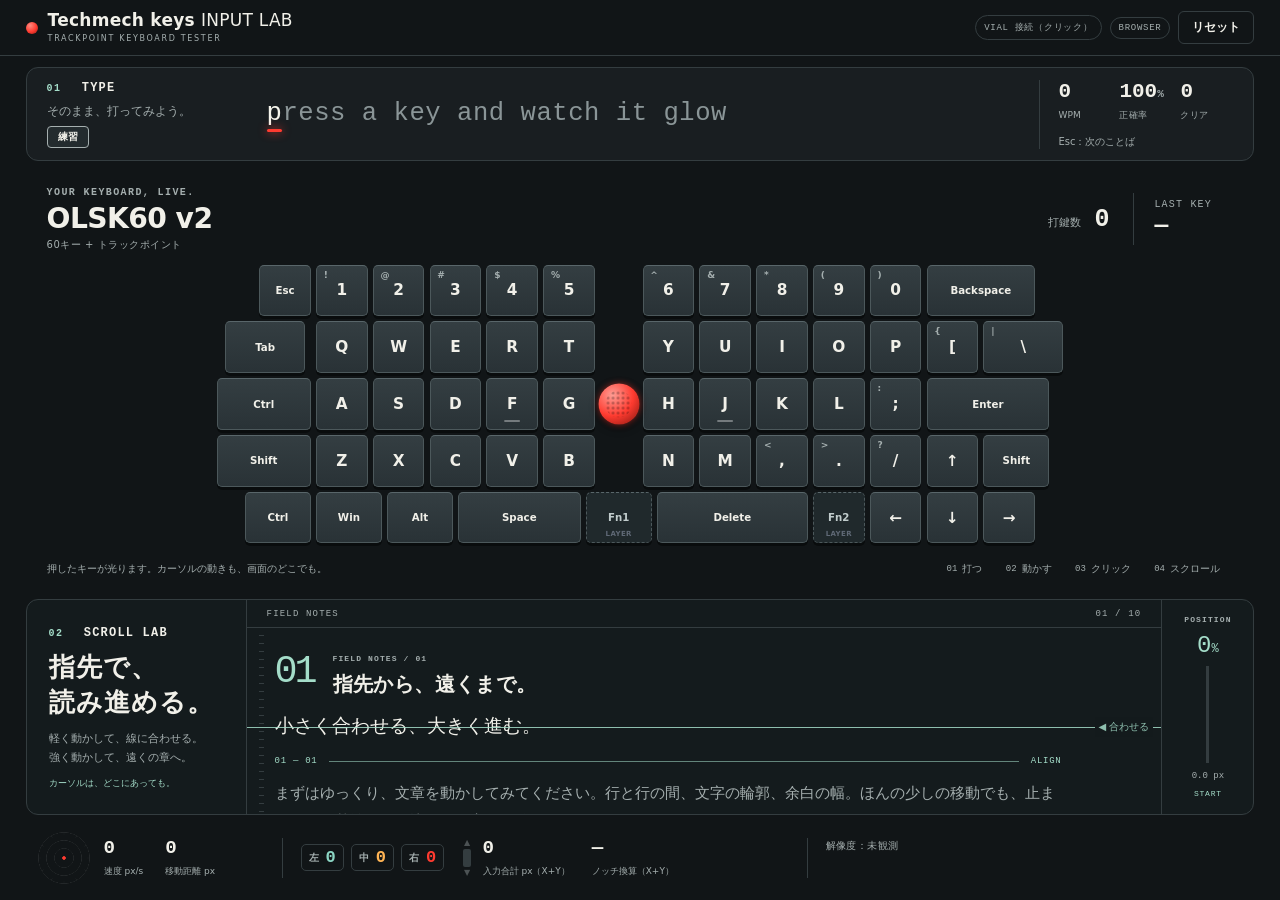
==== ui/index.html @ 41c7ccdc "feat: add keyboard-centered scroll lab" ====
<!DOCTYPE html>
<html lang="ja">
<head>
<meta charset="UTF-8">
<meta name="viewport" content="width=device-width, initial-scale=1.0">
<title>Techmech keys INPUT LAB</title>
<link rel="stylesheet" href="style.css">
<link rel="stylesheet" href="stage.css">
<link rel="stylesheet" href="themes/lcd.css">
</head>
<body>

<canvas id="trailCanvas"></canvas>

<header id="topbar">
  <div class="brand">
    <span class="brand-dot"></span>
    <div class="brand-text">
      <h1>Techmech keys <span>INPUT LAB</span></h1>
      <p>TRACKPOINT KEYBOARD TESTER</p>
    </div>
  </div>
  <div class="topbar-right">
    <span id="vialBadge" class="badge" hidden>VIAL</span>
    <span id="hostBadge" class="badge">BROWSER</span>
    <button id="guideBtn" type="button" hidden>ガイド</button>
    <button id="resetBtn" type="button">リセット</button>
  </div>
</header>

<main id="layout">
  <section class="panel" id="typePanel" aria-labelledby="typingTitle">
    <div class="typing-label">
      <h2 id="typingTitle"><span class="section-index">01</span> TYPE</h2>
      <p class="type-hint" id="practiceHint">そのまま、打ってみよう。</p>
      <div class="tabs" role="tablist" aria-label="タイピング">
        <button id="tabPractice" class="tab active" type="button" role="tab" aria-selected="true">練習</button>
        <button id="tabFree" class="tab" type="button" role="tab" aria-selected="false" hidden>自由入力</button>
      </div>
    </div>
    <div id="practiceView">
      <div id="phraseLine" aria-label="練習することば"></div>
      <div id="practiceStats">
        <div class="stat"><b id="statWpm">0</b><span>WPM</span></div>
        <div class="stat"><b id="statAcc">100<i>%</i></b><span>正確率</span></div>
        <div class="stat"><b id="statClears">0</b><span>クリア</span></div>
        <p class="stat-note">Esc：次のことば</p>
      </div>
      <div id="clearFlash">CLEAR!</div>
    </div>
    <div id="freeView" hidden><div id="freeDisplay"><span id="freeEmpty">好きなことばを、そのまま入力。</span></div></div>
  </section>

  <section class="panel" id="kbPanel" aria-labelledby="keyboardTitle">
    <div class="keyboard-heading">
      <div class="keyboard-identity">
        <span class="eyebrow">YOUR KEYBOARD, LIVE.</span>
        <h2 id="keyboardTitle"><span id="kbBoardName">KEYBOARD</span><span class="kb-device-name" id="kbDeviceName" hidden></span></h2>
        <span class="panel-sub" id="kbProfileLabel"></span>
      </div>
      <div class="tabs layer-tabs" id="layerTabs" hidden aria-label="表示レイヤー"></div>
      <div class="key-readouts">
        <span class="kb-meta-item">打鍵数 <b id="keyCount">0</b></span>
        <div class="last-key-readout"><span>LAST KEY</span><b id="lastKey">—</b><div id="keyOsd" aria-hidden="true"></div></div>
      </div>
    </div>
    <div id="kbWrap"><div id="keyboard"></div></div>
    <div class="keyboard-footer">
      <p class="kb-caption" id="kbCaption">押したキーが光ります。カーソルの動きも、画面のどこでも。</p>
      <section id="missionPanel" aria-label="試せる操作">
        <ol id="missions">
          <li id="m-type"><i>01</i><span>打つ</span><b class="check">✓</b></li>
          <li id="m-move"><i>02</i><span>動かす</span><b class="check">✓</b></li>
          <li id="m-click"><i>03</i><span>クリック</span><b class="check">✓</b></li>
          <li id="m-scroll"><i>04</i><span>スクロール</span><b class="check">✓</b></li>
        </ol>
        <div id="missionDone">ひと通り、体験できました。</div>
      </section>
    </div>
  </section>

  <section class="panel" id="scrollPanel" aria-labelledby="scrollTitle">
    <div class="scroll-intro">
      <h2 id="scrollTitle"><span class="section-index">02</span> SCROLL LAB</h2>
      <h3>指先で、<br>読み進める。</h3>
      <p>軽く動かして、線に合わせる。<br>強く動かして、遠くの章へ。</p>
      <span class="anywhere-note">カーソルは、どこにあっても。</span>
    </div>
    <div class="scroll-paper">
      <div class="scroll-paper-heading"><span>FIELD NOTES</span><span id="scrollChapter">01 / 10</span></div>
      <div id="scrollViewport" aria-label="スクロール体験用の長文"><div id="scrollContent"></div></div>
      <div class="scroll-reference" aria-hidden="true"><span>◀ 合わせる</span></div>
    </div>
    <div class="scroll-position">
      <span class="eyebrow">POSITION</span>
      <b id="scrollPercent">0<span>%</span></b>
      <div class="scroll-progress-track" aria-hidden="true"><div id="scrollProgressFill"></div></div>
      <span id="scrollPositionText">0 px</span><span id="scrollEdge">START</span>
    </div>
  </section>

  <aside id="monitorBar" aria-label="入力モニター">
    <section id="pointerPanel" aria-label="ポインターの動き">
      <canvas id="compass" width="150" height="150" aria-label="カーソルの方向"></canvas>
      <div class="pointer-nums">
        <div class="num"><b id="numSpeed">0</b><span>速度 px/s</span></div>
        <div class="num"><b id="numDist">0</b><span>移動距離 px</span></div>
      </div>
    </section>
    <section id="inputMonitorPanel" aria-label="クリック・スクロール">
      <div id="clickPills">
        <div class="pill" id="pill-L"><span>左</span><b>0</b></div>
        <div class="pill" id="pill-M"><span>中</span><b>0</b></div>
        <div class="pill" id="pill-R"><span>右</span><b>0</b></div>
      </div>
      <div id="scrollViz">
        <div class="scroll-arrow" id="scrollUp">▲</div>
        <div id="scrollBar"><div id="scrollBarFill"></div></div>
        <div class="scroll-arrow" id="scrollDown">▼</div>
        <div class="scroll-nums">
          <div class="num"><b id="numScroll">0</b><span>入力合計 px（X+Y）</span></div>
          <div class="num"><b id="numScrollNotches">—</b><span>ノッチ換算（X+Y）</span></div>
        </div>
      </div>
    </section>
    <div class="monitor-status">
      <div id="scrollResolution" class="scroll-resolution" data-resolution="unknown">解像度：未観測</div>
      <div id="inputFeed" aria-label="直近のクリック・スクロール"></div>
    </div>
  </aside>
</main>

<div id="staffMenu" hidden>
  <div class="staff-box">
    <h3>スタッフ用メニュー</h3>
    <div id="staffVial">
      <h4>VIAL連携</h4>
      <p id="staffVialStatus">未接続</p>
      <div id="vialDeviceControls" hidden>
        <label for="vialDeviceSelect">接続キーボード</label>
        <select id="vialDeviceSelect"></select>
        <div class="vial-device-buttons">
          <button id="vialRescanBtn" type="button">再スキャン</button>
          <button id="vialAddDeviceBtn" type="button" hidden>接続を追加</button>
        </div>
      </div>
      <button id="unlockBtn" type="button" hidden>マトリクス検出を有効化（unlock）</button>
      <div id="unlockWizard" hidden>
        <p id="unlockHint">光っているキーを押し続けてください</p>
        <div id="unlockBar"><i id="unlockBarFill"></i></div>
        <button id="unlockCancelBtn" type="button">中断</button>
      </div>
    </div>
    <div id="staffOptions">
      <h4>表示オプション</h4>
      <label for="defaultBoardSelect">既定ボード</label>
      <select id="defaultBoardSelect"></select>
      <label for="themeSelect">デザイン</label>
      <select id="themeSelect"></select>
      <button id="jpToggleBtn" type="button">日本語入力: オフ</button>
      <div id="windowSizeControls" hidden>
        <label>ウィンドウサイズ</label>
        <div class="window-size-buttons">
          <button type="button" data-window-size="1100x760">コンパクト 1100×760</button>
          <button type="button" data-window-size="1368x912">標準 1368×912</button>
          <button type="button" data-window-size="1760x1100">大 1760×1100</button>
        </div>
      </div>
      <p class="staff-note">自由入力タブ（日本語IME）の表示を切り替えます。設定はこの端末に保存されます</p>
      <button id="autoLayerSimToggleBtn" type="button">オートレイヤー表示シミュレーション: オン</button>
      <label for="autoLayerSimDelaySelect">復帰ディレイ</label>
      <select id="autoLayerSimDelaySelect"></select>
      <p class="staff-note">実機側のオートレイヤー設定と表示が合わない場合は、オフにすると従来表示に戻ります。</p>
    </div>
    <details id="scrollDiagnostics"><summary>スクロールの一時観測</summary>
      <p class="staff-note">wheelと描画位置のみを端末内で観測します。キー入力は記録しません。</p>
      <button id="scrollDebugToggle" type="button">観測を開始</button>
      <button id="scrollDebugClear" type="button">記録を消去</button>
      <pre id="scrollDebugReadout">観測停止中</pre>
    </details>
    <p>テスターを終了しますか？</p>
    <div class="staff-actions">
      <button id="staffExitBtn" type="button">終了する</button>
      <button id="staffCancelBtn" type="button">もどる</button>
    </div>
    <p class="staff-note">キーボードからは Ctrl+Alt+Shift+F12 でも終了できます</p>
    <p class="staff-note" id="appVersion"></p>
  </div>
</div>

<div id="tourMenu" class="tour-modal" hidden>
  <div class="panel tour-modal-box" role="dialog" aria-modal="true" aria-labelledby="tourMenuTitle">
    <div class="panel-head">
      <h2 id="tourMenuTitle">GUIDE <span class="panel-sub">体験ガイド</span></h2>
    </div>
    <div id="tourList" class="tour-list"></div>
    <button id="tourCloseBtn" type="button">閉じる</button>
  </div>
</div>

<div id="tourOverlay" hidden>
  <div class="tour-scrim" data-tour-scrim="top"></div>
  <div class="tour-scrim" data-tour-scrim="bottom"></div>
  <div class="tour-scrim" data-tour-scrim="left"></div>
  <div class="tour-scrim" data-tour-scrim="right"></div>
  <section class="panel tour-card" aria-live="polite">
    <div id="tourDots" class="tour-dots"></div>
    <h2 id="tourStepTitle"></h2>
    <p id="tourStepBody"></p>
    <div class="tour-actions">
      <button id="tourStopBtn" type="button">やめる</button>
      <button id="tourNextBtn" type="button">次へ</button>
    </div>
  </section>
</div>

<div id="attract" class="hidden">
  <div class="attract-inner">
    <span class="eyebrow">READY WHEN YOU ARE.</span>
    <h2>さわって、たしかめる。</h2>
    <p class="attract-sub">キーを打つ。カーソルを動かす。文章をスクロールする。</p>
  </div>
</div>

<textarea id="hiddenInput" autocomplete="off" autocapitalize="off" spellcheck="false" aria-hidden="true"></textarea>

<script src="boards.js"></script>
<script src="layouts/olsk60.js"></script>
<script src="layouts/generic-ansi60.js"></script>
<script src="layouts/generic-fullsize.js"></script>
<script src="layout.js"></script>
<script src="keycodes.js"></script>
<script src="vial.js"></script>
<script src="scroll-input.js"></script>
<script src="scroll-content.js"></script>
<script src="scroll-lab.js"></script>
<script src="app.js"></script>
<script src="tours.js"></script>
<script src="layouts/olsk60.tours.js"></script>
<script src="themes.js"></script>
</body>
</html>
---- ui/style.css ----
/* ==========================================================
   Techmech keys INPUT LAB — kiosk tester UI
   Target: Surface Pro 7 fullscreen (3:2), offline, dark HUD
   ========================================================== */

:root {
  --bg: #07090d;
  --panel: rgba(15, 20, 28, 0.68);
  --panel-solid: #10151d;
  --line: rgba(255, 255, 255, 0.09);
  --txt: #e9eef7;
  --dim: #8b95a8;
  --red: #ff3b30;
  --red-deep: #c22a22;
  --cyan: #3fd9ff;
  --amber: #ffb454;
  --green: #3ddc84;
  --red-soft: #ff6a5b;
  --red-bright: #ff8a80;
  --red-cap: #ff9d94;
  --red-cap-deep: #8e1b14;
  --red-key-border: #ff8a7e;
  --red-cap-shadow: #7e150e;
  --blur-panel: 12px;
  --blur-attract: 10px;
  --blur-osd: 3px;
  --osd-color: #fff;
  --osd-glow: 0 0 34px rgba(255, 59, 48, 0.9), 0 0 8px rgba(255, 255, 255, 0.6);
  --osd-font: var(--mono);
  --osd-plate-bg: rgba(15, 20, 28, 0.84);
  --osd-plate-border: rgba(255, 255, 255, 0.14);
  --osd-plate-shadow: 0 8px 24px rgba(0, 0, 0, 0.38);
  --blur-menu: 8px;
  --radius-panel: 16px;
  --radius-key: calc(var(--u) * 0.12);
  --radius-control: 9px;
  --fx-btn-l: #3fd9ff;
  --fx-btn-m: #ffb454;
  --fx-btn-r: #ff3b30;
  --fx-scroll-rgb: 63, 217, 255;
  --fx-halo-rgb: 255, 80, 66;
  --fx-trail-hue-start: 195;
  --fx-trail-hue-end: 0;
  --fx-trail-fixed-rgb: ;
  --fx-compass-rgb: 255, 255, 255;
  --fx-compass-needle-start-rgb: 255, 59, 48;
  --fx-compass-needle: #ff5a4c;
  --fx-compass-hub: #ff3b30;
  --keycap-bg: linear-gradient(180deg, #242c3b 0%, #1a212e 90%);
  --keycap-border: rgba(255, 255, 255, 0.10);
  --keycap-border-top: rgba(255, 255, 255, 0.18);
  --keycap-shadow: 0 2.5px 0 rgba(0, 0, 0, 0.45);
  --keycap-txt: #d7deeb;
  --keycap-layer-bg: rgba(20, 26, 36, 0.6);
  --keycap-layer-txt: var(--dim);
  --keycap-layer-label: rgba(139, 149, 168, 0.6);
  --txt-faint: rgba(139, 149, 168, 0.55);
  --txt-cursor: #c3ccdc;
  --txt-on-accent: #fff;
  --txt-vial-inherit: rgba(139, 149, 168, 0.55);
  --txt-vial-inherit-sub: rgba(139, 149, 168, 0.35);
  --mission-done-border: rgba(61, 220, 132, 0.5);
  --mission-done-bg: rgba(61, 220, 132, 0.09);
  --mission-flash-rgb: 61, 220, 132;
  --mono: "Cascadia Code", "Cascadia Mono", Consolas, "Courier New", monospace;
  --sans: "Segoe UI Variable Text", "Segoe UI", "Yu Gothic UI", "Hiragino Sans", system-ui, sans-serif;

  --tour-scrim-bg: color-mix(in srgb, var(--bg) 72%, transparent);
  --tour-spot-bg: color-mix(in srgb, var(--txt) 10%, transparent);
  --tour-spot-ring: var(--red-key-border);
  --tour-spot-ring-strong: var(--red-bright);
  --tour-spot-shadow: color-mix(in srgb, var(--red) 58%, transparent);
  --tour-spot-shadow-strong: color-mix(in srgb, var(--red) 88%, transparent);
  --u: 60px; /* key unit, set by JS to fit */
}

* { margin: 0; padding: 0; box-sizing: border-box; }

html, body {
  width: 100%; height: 100%;
  overflow: hidden;
  background: var(--bg);
  color: var(--txt);
  font-family: var(--sans);
  user-select: none;
  -webkit-user-select: none;
  cursor: default;
  overscroll-behavior: none;
  touch-action: none;
}

body {
  background:
    radial-gradient(1200px 700px at 70% -10%, rgba(63, 217, 255, 0.05), transparent 60%),
    radial-gradient(1000px 800px at 10% 110%, rgba(255, 59, 48, 0.06), transparent 60%),
    radial-gradient(rgba(255, 255, 255, 0.045) 1px, transparent 1.5px) 0 0 / 26px 26px,
    var(--bg);
}

/* ---------- pointer trail canvas (HUD overlay above panels) ---------- */
#trailCanvas {
  position: fixed; inset: 0;
  width: 100vw; height: 100vh;
  z-index: 6;
  pointer-events: none;
}

/* ---------- top bar ---------- */
#topbar {
  position: relative; z-index: 2;
  height: 58px;
  display: flex; align-items: center; justify-content: space-between;
  padding: 0 20px;
}

.brand { display: flex; align-items: center; gap: 12px; }

.brand-dot {
  width: 18px; height: 18px; border-radius: 50%;
  background: radial-gradient(circle at 35% 30%, var(--red-bright), var(--red) 55%, var(--red-cap-deep));
  box-shadow: 0 0 14px rgba(255, 59, 48, 0.8), 0 0 40px rgba(255, 59, 48, 0.35);
  animation: dotPulse 2.6s ease-in-out infinite;
}
@keyframes dotPulse {
  0%, 100% { box-shadow: 0 0 12px rgba(255,59,48,.7), 0 0 34px rgba(255,59,48,.3); }
  50%      { box-shadow: 0 0 20px rgba(255,59,48,.95), 0 0 58px rgba(255,59,48,.5); }
}

.brand-text h1 {
  font-size: 21px; font-weight: 800; letter-spacing: 0.06em; line-height: 1.05;
}
.brand-text h1 span { color: var(--red); }
.brand-text p { font-size: 10px; letter-spacing: 0.34em; color: var(--dim); }

.topbar-right { display: flex; align-items: center; gap: 12px; }

.badge {
  font-family: var(--mono);
  font-size: 11px; letter-spacing: 0.14em;
  padding: 5px 12px; border-radius: calc(var(--radius-control) * 111);
  border: 1px solid var(--line); color: var(--dim);
}
.badge.kiosk {
  color: var(--green);
  border-color: rgba(61, 220, 132, 0.45);
  box-shadow: 0 0 12px rgba(61, 220, 132, 0.18) inset;
}

#resetBtn {
  font-family: inherit; font-size: 13px; font-weight: 600;
  color: var(--txt);
  background: transparent;
  border: 1px solid var(--line);
  border-radius: var(--radius-control);
  padding: 8px 18px;
  cursor: pointer;
  transition: border-color .15s, background .15s, transform .05s;
}
#resetBtn:hover { border-color: rgba(255,59,48,.6); background: rgba(255,59,48,.12); }
#resetBtn:active { transform: scale(.96); }

/* ---------- layout ---------- */
#layout {
  position: relative; z-index: 1;
  display: grid;
  grid-template-columns: 1fr 336px;
  gap: 14px;
  padding: 0 20px 16px;
  height: calc(100vh - 58px);
}

#leftCol { display: flex; flex-direction: column; gap: 14px; min-width: 0; }
#rightCol { display: flex; flex-direction: column; align-items: stretch; gap: 14px; min-width: 0; }

/* ---------- panels ---------- */
.panel {
  background: var(--panel);
  backdrop-filter: blur(var(--blur-panel));
  -webkit-backdrop-filter: blur(var(--blur-panel));
  border: 1px solid var(--line);
  border-radius: var(--radius-panel);
  padding: 14px 18px 16px;
  box-shadow: 0 8px 28px rgba(0, 0, 0, 0.35);
  min-height: 0;
}

.panel-head {
  display: flex; align-items: baseline; justify-content: space-between; gap: 10px;
  margin-bottom: 10px;
}
.panel-head h2 {
  font-size: 13px; font-weight: 800; letter-spacing: 0.18em;
  color: var(--txt);
}
.panel-head h2::before {
  content: ""; display: inline-block;
  width: 8px; height: 8px; border-radius: calc(var(--radius-control) - 7px);
  background: var(--red); margin-right: 8px;
  vertical-align: 1px;
}
.panel-sub { font-size: 11px; font-weight: 500; letter-spacing: .05em; color: var(--dim); margin-left: 8px; }
.kb-device-name {
  display: inline-flex; align-items: center;
  max-width: 24em; overflow: hidden; text-overflow: ellipsis; white-space: nowrap;
  margin-left: 8px; padding: 3px 8px;
  border: 1px solid var(--line); border-radius: calc(var(--radius-control) * 111);
  color: var(--cyan); background: color-mix(in srgb, var(--cyan) 12%, transparent);
  font-family: var(--mono); font-size: 10px; font-weight: 600; letter-spacing: .04em;
  vertical-align: 1px;
}
.kb-device-name[hidden] { display: none; }

/* ---------- typing panel ---------- */
#typePanel { flex: 1 1 auto; display: flex; flex-direction: column; position: relative; overflow: hidden; }

.tabs { display: flex; gap: 6px; }
.tab {
  font-family: inherit; font-size: 12px; font-weight: 700;
  color: var(--dim);
  background: transparent;
  border: 1px solid var(--line);
  border-radius: calc(var(--radius-control) * 111);
  padding: 6px 16px;
  cursor: pointer;
  transition: all .15s;
}
.tab.active {
  color: var(--txt-on-accent); border-color: transparent;
  background: linear-gradient(135deg, var(--red), var(--red-soft));
  box-shadow: 0 2px 14px rgba(255, 59, 48, 0.4);
}

.type-hint { font-size: 12.5px; color: var(--dim); margin: 2px 0 10px; }

#practiceView, #freeView { flex: 1; display: flex; flex-direction: column; min-height: 0; }
#practiceView[hidden], #freeView[hidden] { display: none; }

#phraseLine {
  flex: 1;
  display: flex; align-items: center; justify-content: center;
  flex-wrap: wrap;
  align-content: center;
  font-family: var(--mono);
  font-size: clamp(20px, 2.4vw, 30px);
  letter-spacing: 0.02em;
  line-height: 1.9;
  padding: 4px 10px;
  min-height: 0;
}
#phraseLine span { position: relative; color: var(--txt-faint); padding: 0 1px; border-radius: calc(var(--radius-control) - 6px); transition: color .08s; white-space: pre; }
#phraseLine span.ok { color: var(--txt); }
#phraseLine span.ok.was-ng { color: var(--amber); }
#phraseLine span.cur { color: var(--txt-cursor); }
#phraseLine span.cur::after {
  content: ""; position: absolute; left: 0; right: 0; bottom: 2px;
  height: 3px; border-radius: calc(var(--radius-control) - 7px);
  background: var(--red);
  box-shadow: 0 0 10px var(--red);
  animation: caretBlink 1s steps(2) infinite;
}
@keyframes caretBlink { 50% { opacity: 0.15; } }
#phraseLine span.shake { animation: shake .18s; color: var(--red); }
@keyframes shake {
  25% { transform: translateX(-3px); }
  75% { transform: translateX(3px); }
}

#practiceStats {
  display: flex; align-items: flex-end; gap: 26px;
  padding-top: 8px;
  border-top: 1px solid var(--line);
}
.stat b, .num b {
  display: block;
  font-family: var(--mono);
  font-size: 26px; font-weight: 700; line-height: 1.1;
  color: var(--txt);
  font-variant-numeric: tabular-nums;
}
.stat b i, .num b i { font-style: normal; font-size: 15px; color: var(--dim); }
.stat span, .num span {
  font-size: 10.5px; letter-spacing: 0.12em; color: var(--dim);
}
.stat-note { margin-left: auto; font-size: 11px; color: var(--dim); align-self: center; }

#clearFlash {
  position: absolute; inset: 0;
  display: flex; align-items: center; justify-content: center;
  font-family: var(--mono); font-size: 54px; font-weight: 800; letter-spacing: .1em;
  color: var(--green);
  text-shadow: 0 0 30px rgba(61, 220, 132, 0.7);
  background: rgba(7, 9, 13, 0.55);
  opacity: 0; pointer-events: none;
  transition: opacity .18s;
}
#clearFlash.show { opacity: 1; }

/* free typing */
#freeDisplay {
  flex: 1;
  font-family: var(--mono);
  font-size: 22px; line-height: 1.75;
  white-space: pre-wrap; word-break: break-all;
  overflow-y: auto;
  padding: 10px 12px;
  border: 1px solid var(--line);
  border-radius: calc(var(--radius-control) + 3px);
  background: rgba(0, 0, 0, 0.25);
  min-height: 0;
}
#freeDisplay .comp {
  color: var(--amber);
  border-bottom: 2px dotted var(--amber);
}
#freeDisplay .caret {
  display: inline-block; width: 3px; height: 1.15em;
  background: var(--red); border-radius: calc(var(--radius-control) - 7px);
  vertical-align: -0.18em;
  box-shadow: 0 0 8px var(--red);
  animation: caretBlink 1s steps(2) infinite;
}
#freeEmpty { color: var(--dim); font-family: var(--sans); font-size: 15px; }

#hiddenInput {
  position: fixed; top: -200px; left: -200px;
  width: 100px; height: 40px;
  opacity: 0.01;
}

/* ---------- keyboard panel ---------- */
#kbPanel { flex: 0 0 auto; }

.kb-meta { display: flex; gap: 18px; font-size: 12px; color: var(--dim); }
.kb-meta-item b {
  font-family: var(--mono); font-size: 15px; color: var(--txt);
  margin-left: 6px; font-variant-numeric: tabular-nums;
}
#lastKey { color: var(--cyan) !important; }

#kbWrap { position: relative; display: flex; justify-content: center; }

#keyboard {
  position: relative;
  width: calc(var(--u) * 15);
  height: calc(var(--u) * 5);
}

.key {
  position: absolute;
  padding: 2.5px;
}
.keycap {
  width: 100%; height: 100%;
  border-radius: var(--radius-key);
  background: var(--keycap-bg);
  border: 1px solid var(--keycap-border);
  border-top-color: var(--keycap-border-top);
  box-shadow: var(--keycap-shadow);
  display: flex; align-items: center; justify-content: center;
  position: relative;
  font-weight: 600;
  color: var(--keycap-txt);
  font-size: calc(var(--u) * 0.28);
  transition: background .25s, box-shadow .25s, color .2s;
  overflow: hidden;
}
.key.small .keycap { font-size: calc(var(--u) * 0.2); letter-spacing: 0.02em; }
.key .sub {
  position: absolute; top: calc(var(--u) * 0.07); left: calc(var(--u) * 0.12);
  font-size: calc(var(--u) * 0.17);
  color: var(--dim);
}
.key.homing .keycap::after {
  content: ""; position: absolute; bottom: calc(var(--u) * 0.12); left: 50%;
  width: calc(var(--u) * 0.28); height: 2px; border-radius: calc(var(--radius-control) - 7px);
  transform: translateX(-50%);
  background: rgba(255, 255, 255, 0.35);
}

/* heat: warms up with press count (set via --heat 0..1 by JS) */
.keycap::before {
  content: ""; position: absolute; inset: 0;
  background: linear-gradient(180deg, rgba(255, 90, 70, 0.5), rgba(200, 40, 30, 0.35));
  opacity: var(--heat, 0);
  transition: opacity .4s;
}
.keycap > * { position: relative; }

.key.down .keycap {
  background: linear-gradient(180deg, var(--red-soft), var(--red-deep));
  border-color: var(--red-key-border);
  color: var(--txt-on-accent);
  box-shadow: 0 0 4px rgba(0,0,0,.4), 0 0 22px rgba(255, 59, 48, 0.75);
  transform: translateY(2px);
}
.key.down .sub { color: rgba(255,255,255,.8); }

.key.layer .keycap {
  background: var(--keycap-layer-bg);
  border-style: dashed;
  color: var(--keycap-layer-txt);
}
.key.layer .keycap::after {
  content: "LAYER";
  position: absolute; bottom: calc(var(--u) * 0.08); left: 0; right: 0;
  font-size: 7.5px; letter-spacing: .18em; text-align: center;
  color: var(--keycap-layer-label);
}

body.kiosk .key.win .keycap .lock { display: block; }
.key.win .keycap .lock {
  display: none;
  position: absolute; top: calc(var(--u) * 0.06); right: calc(var(--u) * 0.09);
  font-size: calc(var(--u) * 0.15);
  opacity: .75;
}

/* trackpoint */
#trackpoint {
  position: absolute;
  width: calc(var(--u) * 0.72); height: calc(var(--u) * 0.72);
  transform: translate(-50%, -50%);
  z-index: 3;
  pointer-events: none;
}
.pointing { position: absolute; transform: translate(-50%, -50%); z-index: 3; pointer-events: none; }
.pointing.pad {
  border-radius: var(--radius-key);
  background: linear-gradient(180deg, #303b4e, #1a212e);
  border: 1px solid rgba(255, 255, 255, 0.18);
}
#trackpoint > img {
  display: block; width: 100%; height: 100%; object-fit: contain;
}
#tpRing {
  position: absolute; inset: calc(var(--u) * -0.22);
  border: 2px solid var(--cyan);
  border-radius: 50%;
  opacity: 0;
}
#tpRing.pulse { animation: tpRing .5s ease-out; }
@keyframes tpRing {
  0% { opacity: .9; transform: scale(.55); }
  100% { opacity: 0; transform: scale(1.25); }
}
#tpCap {
  position: absolute; inset: 0;
  border-radius: 50%;
  background: radial-gradient(circle at 34% 28%, var(--red-cap), var(--red) 52%, var(--red-cap-shadow) 100%);
  box-shadow: 0 0 calc(6px + var(--tp-glow, 0) * 26px) rgba(255, 59, 48, calc(0.55 + var(--tp-glow, 0) * 0.45)),
              0 3px 8px rgba(0, 0, 0, 0.6);
  animation: dotPulse 3s ease-in-out infinite;
}
#tpCap::after { /* dimple texture */
  content: ""; position: absolute; inset: 18%;
  border-radius: 50%;
  background: radial-gradient(rgba(0,0,0,.28) 1px, transparent 1.6px) 0 0 / 5px 5px;
}

#keyOsd {
  position: absolute;
  left: 50%; top: 38%;
  transform: translate(-50%, -50%);
  padding: 8px 20px;
  font-family: var(--osd-font);
  font-size: 84px; font-weight: 800;
  color: var(--osd-color);
  background: var(--osd-plate-bg);
  border: 1px solid var(--osd-plate-border);
  border-radius: var(--radius-control);
  box-shadow: var(--osd-plate-shadow);
  text-shadow: var(--osd-glow);
  opacity: 0;
  pointer-events: none;
  z-index: 4;
  white-space: nowrap;
}
#keyOsd.pop { animation: osdPop .55s ease-out; }
@keyframes osdPop {
  0% { opacity: 0; transform: translate(-50%, -50%) scale(.5); }
  18% { opacity: .95; transform: translate(-50%, -50%) scale(1.12); }
  100% { opacity: 0; transform: translate(-50%, -46%) scale(1); }
}

.kb-caption {
  margin-top: 9px;
  font-size: 11px; color: var(--dim);
  text-align: center;
}

/* ---------- missions ---------- */
#missionPanel { position: relative; overflow: hidden; }
#missions { list-style: none; display: flex; flex-direction: column; gap: 8px; }
#missions li {
  display: flex; align-items: center; gap: 10px;
  font-size: 13.5px; font-weight: 600;
  color: var(--dim);
  border: 1px solid var(--line);
  border-radius: calc(var(--radius-control) + 1px);
  padding: 8px 12px;
  transition: all .25s;
}
#missions li i {
  font-style: normal; font-family: var(--mono);
  color: var(--dim); font-size: 14px;
}
#missions li .check {
  margin-left: auto;
  font-size: 15px; color: transparent;
  transition: color .2s, transform .2s;
  transform: scale(.4);
}
#missions li.done {
  color: var(--txt);
  border-color: var(--mission-done-border);
  background: var(--mission-done-bg);
}
#missions li.done i { color: var(--green); }
#missions li.done .check { color: var(--green); transform: scale(1); }
#missions li.flash { animation: missionFlash .5s; }
@keyframes missionFlash {
  0% { box-shadow: 0 0 0 0 rgba(var(--mission-flash-rgb), 0.7); }
  100% { box-shadow: 0 0 0 14px rgba(var(--mission-flash-rgb), 0); }
}

#missionDone {
  position: absolute; inset: 0;
  display: flex; align-items: center; justify-content: center;
  font-size: 17px; font-weight: 800; letter-spacing: .04em;
  color: var(--green);
  background: rgba(7, 9, 13, 0.72);
  backdrop-filter: blur(var(--blur-osd));
  opacity: 0; pointer-events: none;
  transition: opacity .3s;
}
#missionDone.show { opacity: 1; }

/* ---------- pointer panel ---------- */
.pointer-grid { display: flex; align-items: center; gap: 16px; }
#compass { flex: 0 0 auto; }
.pointer-nums, .scroll-nums { display: flex; flex-direction: column; gap: 14px; min-width: 0; }

/* ---------- input monitor panel ---------- */
#inputMonitorPanel { flex: 1 1 0; display: flex; flex-direction: column; overflow: hidden; }
.input-monitor-summary { display: grid; grid-template-columns: minmax(0, 1fr) minmax(0, 1fr); gap: 12px; }
#clickPills { display: flex; gap: 10px; align-items: center; }
.pill {
  flex: 1;
  display: flex; flex-direction: column; align-items: center; gap: 2px;
  border: 1px solid var(--line);
  border-radius: calc(var(--radius-control) + 3px);
  padding: 10px 6px 8px;
  transition: all .12s;
}
.pill span { font-size: 12px; color: var(--dim); font-weight: 700; }
.pill b {
  font-family: var(--mono); font-size: 22px;
  font-variant-numeric: tabular-nums;
}
.pill.active { transform: scale(1.06); border-color: transparent; }
#pill-L.active { background: rgba(63, 217, 255, 0.2); box-shadow: 0 0 18px rgba(63,217,255,.45); }
#pill-M.active { background: rgba(255, 180, 84, 0.2); box-shadow: 0 0 18px rgba(255,180,84,.45); }
#pill-R.active { background: rgba(255, 59, 48, 0.22); box-shadow: 0 0 18px rgba(255,59,48,.5); }
#pill-L b { color: var(--cyan); } #pill-M b { color: var(--amber); } #pill-R b { color: var(--red); }

#scrollViz {
  display: grid;
  grid-template-columns: 30px 1fr;
  grid-template-rows: auto auto auto;
  column-gap: 16px;
  align-items: center;
}
.scroll-arrow {
  text-align: center;
  font-size: 15px; color: var(--dim);
  opacity: .4;
  transition: all .1s;
}
.scroll-arrow.hot { color: var(--cyan); opacity: 1; text-shadow: 0 0 12px var(--cyan); transform: scale(1.3); }
#scrollBar {
  width: 30px; height: 44px;
  border: 1px solid var(--line);
  border-radius: calc(var(--radius-control) - 1px);
  overflow: hidden;
  position: relative;
  justify-self: center;
}
#scrollBarFill {
  position: absolute; inset: 0;
  background: repeating-linear-gradient(180deg, transparent 0 6px, rgba(63, 217, 255, 0.55) 6px 12px);
  background-size: 100% 24px;
  opacity: 0;
  transition: opacity .25s;
}
#scrollBarFill.up { animation: flowUp .35s linear infinite; opacity: 1; }
#scrollBarFill.down { animation: flowDown .35s linear infinite; opacity: 1; }
@keyframes flowUp { to { background-position-y: -24px; } }
@keyframes flowDown { to { background-position-y: 24px; } }
.scroll-nums { grid-column: 2; grid-row: 1 / span 3; }
.scroll-resolution {
  width: fit-content;
  border: 1px solid var(--line);
  border-radius: var(--radius-control);
  padding: 3px 7px;
  color: var(--dim);
  font: 700 10px/1.2 var(--mono);
  letter-spacing: .04em;
}
.scroll-resolution[data-resolution="high"] {
  border-color: var(--cyan);
  color: var(--cyan);
  box-shadow: 0 0 10px rgba(63, 217, 255, .2);
}

#inputFeed {
  flex: 1 1 0;
  min-height: 0;
  overflow: hidden;
  display: flex;
  flex-direction: column;
  gap: 5px;
  margin-top: 12px;
}
.input-feed-item {
  display: flex;
  align-items: center;
  justify-content: space-between;
  gap: 10px;
  min-width: 0;
  padding: 6px 9px;
  border: 1px solid var(--line);
  border-radius: calc(var(--radius-control) - 1px);
  background: rgba(255, 255, 255, 0.025);
  font-size: 12px;
  font-weight: 700;
}
.input-feed-item b { font-family: var(--mono); font-variant-numeric: tabular-nums; }
.input-feed-item.click-L { color: var(--cyan); }
.input-feed-item.click-M { color: var(--amber); }
.input-feed-item.click-R { color: var(--red); }
.input-feed-item.scroll-up, .input-feed-item.scroll-down { color: var(--cyan); }

@media (max-width: 1100px) {
  #layout {
    grid-template-columns: minmax(0, 1fr);
    height: auto;
    min-height: calc(100vh - 58px);
  }
  #rightCol {
    display: grid;
    grid-template-columns: repeat(2, minmax(0, 1fr));
    align-items: stretch;
  }
  #inputMonitorPanel { min-height: 260px; }
}

@media (min-width: 1800px) {
  #layout { grid-template-columns: minmax(0, 1fr) 400px; }
}

/* ---------- staff exit menu (logo x5 taps) ---------- */
#staffMenu {
  position: fixed; inset: 0;
  z-index: 20;
  display: flex; align-items: center; justify-content: center;
  background: rgba(5, 7, 10, 0.8);
  backdrop-filter: blur(var(--blur-menu));
  -webkit-backdrop-filter: blur(var(--blur-menu));
}
#staffMenu[hidden] { display: none; }
.staff-box {
  background: var(--panel-solid);
  border: 1px solid var(--line);
  border-radius: var(--radius-panel);
  padding: 28px 36px;
  text-align: center;
  box-shadow: 0 20px 60px rgba(0, 0, 0, 0.6);
}
.staff-box h3 { font-size: 15px; letter-spacing: .12em; color: var(--dim); margin-bottom: 10px; }
.staff-box p { font-size: 17px; font-weight: 700; }
.staff-actions { display: flex; gap: 12px; justify-content: center; margin: 22px 0 14px; }
.staff-actions button {
  font-family: inherit; font-size: 15px; font-weight: 700;
  border-radius: calc(var(--radius-control) + 1px); padding: 12px 30px; cursor: pointer;
  border: 1px solid var(--line);
  background: transparent; color: var(--txt);
}
#staffExitBtn {
  background: linear-gradient(135deg, var(--red), var(--red-soft));
  border-color: transparent; color: var(--txt-on-accent);
  box-shadow: 0 2px 16px rgba(255, 59, 48, 0.45);
}
.staff-note { font-size: 11.5px !important; font-weight: 500 !important; color: var(--dim); }

/* ---------- attract overlay ---------- */
#attract {
  position: fixed; inset: 0;
  z-index: 10;
  display: flex; align-items: center; justify-content: center;
  background: rgba(5, 7, 10, 0.82);
  backdrop-filter: blur(var(--blur-attract));
  -webkit-backdrop-filter: blur(var(--blur-attract));
  opacity: 1;
  transition: opacity .45s;
}
#attract.hidden { opacity: 0; pointer-events: none; }

.attract-inner { text-align: center; }
.attract-dot {
  position: relative;
  width: 64px; height: 64px;
  margin: 0 auto 34px;
}
.attract-dot span {
  position: absolute; inset: 0;
  border-radius: 50%;
  background: radial-gradient(circle at 34% 28%, var(--red-cap), var(--red) 52%, var(--red-cap-shadow) 100%);
  box-shadow: 0 0 30px rgba(255, 59, 48, 0.8);
  animation: dotPulse 2s ease-in-out infinite;
}
.attract-dot::before, .attract-dot::after {
  content: ""; position: absolute; inset: 0;
  border: 2px solid rgba(255, 59, 48, 0.55);
  border-radius: 50%;
  animation: ring 2.4s ease-out infinite;
}
.attract-dot::after { animation-delay: 1.2s; }
@keyframes ring {
  0% { transform: scale(1); opacity: .9; }
  100% { transform: scale(2.6); opacity: 0; }
}
#attract h2 {
  font-size: 52px; font-weight: 800; letter-spacing: .06em;
}
#attract h2 em { font-style: normal; color: var(--red); }
.attract-lead { margin-top: 14px; font-size: 21px; font-weight: 700; letter-spacing: .3em; }
.attract-sub {
  margin-top: 18px;
  font-size: 14px; color: var(--dim);
  animation: subBlink 2.2s ease-in-out infinite;
}
@keyframes subBlink { 50% { opacity: .45; } }

/* ---------- Vial integration ---------- */
#vialBadge.vial-live {
  color: var(--cyan);
  border-color: rgba(63, 217, 255, 0.45);
  box-shadow: 0 0 12px rgba(63, 217, 255, 0.18) inset;
}
#vialBadge.vial-locked {
  color: #ffb454;
  border-color: rgba(255, 180, 84, 0.45);
  box-shadow: 0 0 12px rgba(255, 180, 84, 0.15) inset;
}
#vialBadge.vial-click { cursor: pointer; }

.layer-tabs { flex: 1; justify-content: flex-end; }
.layer-tabs[hidden] { display: none; } /* .tabs display:flex would win over [hidden] */
.layer-tabs .tab { padding: 4px 12px; font-family: var(--mono); font-size: 11px; }

/* live-keymap legends */
.key.vial-inherit .keycap { color: var(--txt-vial-inherit); }
.key.vial-inherit .sub { color: var(--txt-vial-inherit-sub); }
.key.vial-none .keycap {
  background: rgba(14, 18, 26, 0.55);
  border-color: rgba(255, 255, 255, 0.05);
}

/* unlock wizard */
.key.unlock-target .keycap {
  border-color: var(--cyan);
  box-shadow: 0 0 18px rgba(63, 217, 255, 0.7);
  animation: unlockPulse 0.9s ease-in-out infinite;
}
@keyframes unlockPulse {
  50% { box-shadow: 0 0 5px rgba(63, 217, 255, 0.3); }
}

#staffVial, #staffOptions {
  margin: 4px 0 18px;
  padding: 12px 14px;
  border: 1px solid var(--line);
  border-radius: calc(var(--radius-control) + 3px);
  text-align: left;
}
#staffVial h4, #staffOptions h4 { font-size: 11px; letter-spacing: .16em; color: var(--dim); margin-bottom: 6px; }
#staffVial p, #staffOptions p { font-size: 13px !important; font-weight: 600 !important; }
#jpToggleBtn, #windowSizeControls button {
  font-family: inherit; font-size: 13px; font-weight: 700;
  margin-top: 6px; padding: 8px 16px;
  border-radius: var(--radius-control); cursor: pointer;
  border: 1px solid var(--line);
  background: transparent; color: var(--txt);
}
#defaultBoardSelect, #themeSelect, #vialDeviceSelect {
  display: block; width: 100%;
  font-family: inherit; font-size: 13px; font-weight: 700;
  margin-top: 6px; padding: 8px;
  border-radius: var(--radius-control); border: 1px solid var(--line);
  background: var(--panel-solid); color: var(--txt);
}
#staffOptions label, #staffVial label { display: block; font-size: 13px; font-weight: 700; }
.vial-device-buttons { display: flex; flex-wrap: wrap; gap: 6px; margin-top: 6px; }
#vialRescanBtn, #vialAddDeviceBtn {
  font-family: inherit; font-size: 12px; font-weight: 700;
  padding: 7px 10px; border-radius: var(--radius-control); cursor: pointer;
  border: 1px solid var(--line); background: transparent; color: var(--txt);
}
#windowSizeControls { margin-top: 10px; }
.window-size-buttons { display: flex; flex-wrap: wrap; gap: 6px; margin-top: 6px; }
#windowSizeControls button { margin-top: 0; padding: 7px 10px; font-size: 12px; }
#unlockBtn, #unlockCancelBtn {
  font-family: inherit; font-size: 13px; font-weight: 700;
  margin-top: 10px; padding: 8px 16px;
  border-radius: var(--radius-control); cursor: pointer;
  border: 1px solid rgba(63, 217, 255, 0.5);
  background: rgba(63, 217, 255, 0.1); color: var(--cyan);
}
#unlockCancelBtn { border-color: var(--line); background: transparent; color: var(--dim); }
#unlockWizard { margin-top: 10px; }
#unlockHint { color: var(--cyan) !important; }
#unlockBar {
  margin-top: 10px; height: 8px; border-radius: calc(var(--radius-control) * 111);
  background: rgba(255, 255, 255, 0.08);
  overflow: hidden;
}
#unlockBarFill {
  display: block; height: 100%; width: 0;
  border-radius: calc(var(--radius-control) * 111);
  background: linear-gradient(90deg, var(--cyan), #7ae7ff);
  transition: width .15s linear;
}

/* ---------- guide tours ---------- */

#guideBtn,
#tourCloseBtn,
#tourStopBtn,
#tourNextBtn {
  font-family: inherit; font-size: 13px; font-weight: 700;
  color: var(--txt);
  background: transparent;
  border: 1px solid var(--line);
  border-radius: var(--radius-control);
  padding: 8px 18px;
  cursor: pointer;
  transition: border-color .15s, background .15s, transform .05s;
}
#guideBtn:hover,
#tourCloseBtn:hover,
#tourStopBtn:hover { border-color: var(--red); background: color-mix(in srgb, var(--red) 14%, transparent); }
#guideBtn:active,
#tourCloseBtn:active,
#tourStopBtn:active,
#tourNextBtn:active { transform: scale(.96); }
#tourNextBtn {
  color: var(--txt-on-accent);
  border-color: transparent;
  background: linear-gradient(135deg, var(--red), var(--red-soft));
  box-shadow: 0 2px 14px color-mix(in srgb, var(--red) 42%, transparent);
}

.tour-modal {
  position: fixed; inset: 0; z-index: 30;
  display: grid; place-items: center;
  background: var(--tour-scrim-bg);
  backdrop-filter: blur(var(--blur-menu));
  -webkit-backdrop-filter: blur(var(--blur-menu));
}
.tour-modal[hidden] { display: none; }
.tour-modal-box { width: min(560px, calc(100vw - 48px)); }
.tour-list { display: grid; gap: 10px; margin: 10px 0 14px; }
.tour-menu-item {
  width: 100%; text-align: left;
  display: grid; gap: 4px;
  padding: 14px 16px;
  font-family: inherit;
  color: var(--txt);
  background: var(--keycap-layer-bg);
  border: 1px solid var(--line);
  border-radius: var(--radius-control);
  cursor: pointer;
}
.tour-menu-item:hover { border-color: var(--red); background: color-mix(in srgb, var(--red) 12%, var(--keycap-layer-bg)); }
.tour-menu-item b { font-size: 15px; letter-spacing: .03em; }
.tour-menu-item span { font-size: 12.5px; color: var(--dim); }

#tourOverlay {
  position: fixed; inset: 0; z-index: 25;
  pointer-events: none;
}
#tourOverlay[hidden] { display: none; }
.tour-scrim {
  position: absolute;
  background: var(--tour-scrim-bg);
  backdrop-filter: blur(var(--blur-osd));
  -webkit-backdrop-filter: blur(var(--blur-osd));
}
.tour-scrim[hidden] { display: none; }
.key.tour-target {
  position: absolute;
  z-index: 28;
  filter: brightness(1.55);
}
.key.tour-target .keycap {
  background: var(--tour-spot-bg), var(--keycap-bg);
  border-color: var(--tour-spot-ring);
  box-shadow:
    0 0 0 3px var(--tour-spot-ring),
    0 0 24px var(--tour-spot-shadow),
    var(--keycap-shadow);
  animation: tourPulse 1s ease-in-out infinite;
}
@keyframes tourPulse {
  0%, 100% { box-shadow: 0 0 0 3px var(--tour-spot-ring), 0 0 20px var(--tour-spot-shadow), var(--keycap-shadow); }
  50% { box-shadow: 0 0 0 6px var(--tour-spot-ring-strong), 0 0 36px var(--tour-spot-shadow-strong), var(--keycap-shadow); }
}
.tour-card {
  position: fixed;
  left: 50%; bottom: 26px;
  transform: translateX(-50%);
  z-index: 29;
  width: min(680px, calc(100vw - 44px));
  pointer-events: auto;
  text-align: center;
}
.tour-card.top {
  top: 74px;
  bottom: auto;
}
.tour-card h2 { font-size: 20px; margin: 6px 0 8px; letter-spacing: .02em; }
.tour-card p { color: var(--txt); font-size: 15px; line-height: 1.7; }
.tour-key-hint {
  display: inline-block;
  margin: 8px 0 0;
  padding: 3px 8px;
  border: 1px solid var(--line);
  border-radius: var(--radius-control);
  background: color-mix(in srgb, var(--panel) 82%, transparent);
  color: var(--dim);
  font-size: 11.5px;
  font-weight: 500;
  line-height: 1.5;
}
.tour-dots { display: flex; justify-content: center; gap: 7px; }
.tour-dots i {
  width: 8px; height: 8px; border-radius: calc(var(--radius-control) * 111);
  background: var(--line);
}
.tour-dots i.active { background: var(--red); box-shadow: 0 0 12px var(--red); }
.tour-actions { display: flex; justify-content: center; gap: 12px; margin-top: 14px; }
---- ui/stage.css ----
/* Exhibition stage: one keyboard, two simultaneous experiences.
   Deliberately isolated from the original skin so the design can be revisited. */
:root {
  --bg: #111517;
  --panel: #191e21;
  --panel-solid: #1d2427;
  --txt: #f1f0e9;
  --dim: #a5afaf;
  --line: #343d40;
  --cyan: #8bd5c3;
  --scroll-ink: #a4ddc9;
  --scroll-paper: #141b1d;
  --stage-soft: #232b2e;
  --radius-panel: 12px;
  --blur-panel: 0;
  --keycap-bg: linear-gradient(180deg, #343e42, #293236);
  --keycap-txt: #f1f0e9;
  --keycap-border: #4c585b;
  --keycap-border-top: #59666a;
  --keycap-shadow: 0 3px 0 #090c0d;
  --keycap-layer-bg: #20292c;
  --keycap-layer-txt: #c1cccc;
  --txt-faint: #8a9597;
  --txt-cursor: #f5f5ec;
  --fx-scroll-rgb: 164, 221, 201;
  --space: clamp(10px, 1.2vh, 18px);
  --page-gutter: clamp(16px, 2vw, 48px);
}
body { background: var(--bg); }
#topbar { height: 56px; padding: 0 var(--page-gutter); border-bottom: 1px solid var(--line); }
.brand { gap: 10px; }
.brand-dot { width: 12px; height: 12px; animation: none; box-shadow: none; }
.brand-text h1 { font-size: 17px; letter-spacing: .015em; }
.brand-text h1 span { color: var(--txt); font-weight: 400; }
.brand-text p { font-size: 8px; letter-spacing: .21em; margin-top: 4px; }
.badge { padding: 5px 8px; font-size: 9px; letter-spacing: .08em; }
.topbar-right { gap: 8px; }
#resetBtn, #guideBtn { padding: 7px 13px; font-size: 12px; border-radius: 6px; }
#layout {
  height: calc(100vh - 56px); height: calc(100dvh - 56px); min-height: 0;
  padding: var(--space) var(--page-gutter) var(--space);
  grid-template-columns: minmax(0, 1fr);
  grid-template-rows: clamp(88px, 10.5vh, 166px) minmax(0, 1fr) clamp(190px, 24vh, 440px) clamp(60px, 7vh, 112px);
  gap: var(--space);
}
#layout > * { min-width: 0; min-height: 0; }
.panel { box-shadow: none; backdrop-filter: none; -webkit-backdrop-filter: none; }
.eyebrow, .section-index, .chapter-kicker { font: 600 10px/1.3 var(--mono); letter-spacing: .14em; color: var(--dim); }
.section-index { margin-right: 12px; color: var(--scroll-ink); }
#typingTitle, #scrollTitle { font: 700 12px/1.4 var(--mono); letter-spacing: .10em; }
#typePanel { display: grid; grid-template-columns: 200px minmax(0, 1fr); gap: 20px; padding: 10px 20px; background: var(--panel); }
.typing-label { display: flex; flex-direction: column; justify-content: center; gap: 6px; }
.typing-label .type-hint { margin: 0; font-size: 12px; }
.typing-label .tabs { gap: 4px; }
.tab { padding: 3px 10px; font-size: 10px; border-radius: 4px; }
.tab.active { background: var(--stage-soft); color: var(--txt); border-color: var(--dim); box-shadow: none; }
#practiceView { display: grid; grid-template-columns: minmax(0, 1fr) 194px; align-items: center; gap: 16px; }
#phraseLine { font-size: clamp(20px, 2vw, 34px); line-height: 1.55; padding: 0; justify-content: flex-start; align-content: center; }
#phraseLine span { padding: 0; }
#practiceStats { display: grid; grid-template-columns: repeat(3, 1fr); gap: 8px; border: 0; border-left: 1px solid var(--line); padding: 0 0 0 18px; }
.stat b { font-size: 21px; }
.stat b i { font-size: 11px; }
.stat span { font-size: 9px; letter-spacing: .02em; }
.stat-note { grid-column: 1 / -1; margin: 0; font-size: 10px; padding-top: 5px; }
#clearFlash { left: 220px; font-size: 36px; }
#freeView { min-width: 0; }
#freeDisplay { font-size: clamp(18px, 1.9vw, 30px); line-height: 1.5; padding: 4px 10px; border: 0; background: transparent; overscroll-behavior: none; }
#kbPanel { padding: 14px 20px 10px; display: grid; grid-template-rows: auto minmax(0, 1fr) auto; gap: 8px; background: transparent; border-color: transparent; }
.keyboard-heading { display: flex; align-items: center; gap: 14px; min-width: 0; }
.keyboard-identity { min-width: 0; }
.keyboard-identity .eyebrow { display: block; line-height: 1.2; }
.keyboard-identity h2 { display: flex; align-items: center; gap: 8px; font-size: clamp(21px, 2.2vw, 38px); line-height: 1.15; margin-top: 4px; letter-spacing: -.02em; }
.keyboard-identity .panel-sub { display: block; margin: 4px 0 0; font-size: 10px; line-height: 1.2; }
.kb-device-name { margin: 0; font-size: 10px; max-width: 26em; }
.layer-tabs { min-width: 0; flex-wrap: wrap; align-content: center; gap: 4px; }
.layer-tabs .tab { font-size: 10px; padding: 3px 7px; }
.key-readouts { display: flex; align-items: center; margin-left: auto; gap: 24px; flex-shrink: 0; }
.kb-meta-item { color: var(--dim); font-size: 11px; white-space: nowrap; }
.kb-meta-item b { font: 600 25px var(--mono); margin-left: 10px; color: var(--txt); }
.last-key-readout { position: relative; display: flex; flex-direction: column; justify-content: center; gap: 3px; min-width: 100px; min-height: 52px; border-left: 1px solid var(--line); padding-left: 20px; }
.last-key-readout > span { font: 10px var(--mono); color: var(--dim); letter-spacing: .12em; }
#lastKey { font: 600 23px var(--mono); color: var(--txt) !important; max-width: 180px; overflow: hidden; text-overflow: ellipsis; }
#keyOsd { inset: 0 auto auto 0; width: 3px; height: 100%; padding: 0; border: 0; border-radius: 0; background: var(--red); box-shadow: none; font-size: 0; transform: none; }
#keyOsd.pop { animation: stageKeyFlash .55s ease-out; }
@keyframes stageKeyFlash { 0% { opacity: 1; } 100% { opacity: 0; } }
#kbWrap { align-items: center; min-height: 0; padding: 2px 0 5px; }
#keyboard { flex: 0 0 auto; }
.key { padding: max(2px, calc(var(--u) * .045)); }
.keycap { font-size: max(14px, calc(var(--u) * .27)); border-radius: calc(var(--u) * .09); transition: background .08s, box-shadow .08s, color .08s; }
.key.small .keycap { font-size: max(10px, calc(var(--u) * .18)); letter-spacing: 0; text-align: center; }
.key .sub { font-size: max(9px, calc(var(--u) * .16)); }
.key.layer .keycap::after { font-size: max(7px, calc(var(--u) * .115)); letter-spacing: .05em; }
.key.down .keycap { box-shadow: 0 0 0 1px var(--red-bright), 0 0 16px rgba(255, 59, 48, .30); transition: none; }
#tpCap { animation: none; }
#tpRing { opacity: var(--scroll-energy, 0); transform: scale(.85); transition: none; }
.keyboard-footer { display: flex; justify-content: space-between; align-items: center; gap: 16px; min-width: 0; }
.kb-caption { font-size: 10px; line-height: 1.5; text-align: left; margin: 0; flex: 1; }
#missionPanel { flex-shrink: 0; overflow: visible; }
#missions { flex-direction: row; gap: 10px; }
#missions li { font-size: 10px; gap: 5px; padding: 2px 0; border: 0; border-radius: 0; font-weight: 500; }
#missions li i { font-size: 9px; }
#missions li .check { font-size: 10px; margin: 0; }
#missions li.done { background: transparent; }
#missions li.flash { animation: none; }
#missionDone { inset: auto 0 100% auto; padding: 6px 10px; white-space: nowrap; font-size: 11px; border: 1px solid var(--line); border-radius: 4px; background: var(--panel-solid); }
#scrollPanel { display: grid; grid-template-columns: 220px minmax(0, 1fr) 92px; padding: 0; overflow: hidden; background: var(--scroll-paper); border-color: var(--line); }
.scroll-intro { display: flex; flex-direction: column; justify-content: center; gap: 9px; padding: 16px 22px; border-right: 1px solid var(--line); }
.scroll-intro h3 { font-size: clamp(21px, 2vw, 32px); font-weight: 600; line-height: 1.35; letter-spacing: .04em; }
.scroll-intro p { font-size: 11px; line-height: 1.8; color: var(--dim); }
.anywhere-note { font-size: 9px; color: var(--scroll-ink); }
.scroll-paper { position: relative; min-width: 0; min-height: 0; display: grid; grid-template-rows: 28px minmax(0, 1fr); }
.scroll-paper-heading { display: flex; align-items: center; justify-content: space-between; padding: 0 20px; font: 9px var(--mono); letter-spacing: .13em; color: var(--dim); border-bottom: 1px solid var(--line); }
#scrollViewport { position: relative; overflow: hidden; overscroll-behavior: none; scroll-behavior: auto; scroll-snap-type: none; overflow-anchor: none; min-height: 0; }
#scrollContent { padding: 0 100px 0 28px; background: repeating-linear-gradient(to bottom, transparent 0 7px, var(--line) 7px 8px) 12px 0 / 5px 100%; background-repeat: no-repeat; }
.scroll-chapter { min-height: calc(var(--scroll-page, 200px) * 2.4); padding: 18px 0 26px; display: flex; flex-direction: column; justify-content: space-between; gap: 12px; }
.chapter-head { display: flex; align-items: center; gap: 18px; }
.chapter-number { font: 400 clamp(32px, 3vw, 54px)/1 var(--mono); color: var(--scroll-ink); letter-spacing: -.08em; }
.chapter-kicker { font-size: 8px; }
.chapter-head h3 { font-size: clamp(18px, 1.6vw, 28px); font-weight: 600; letter-spacing: .02em; margin-top: 5px; }
.scroll-chapter > p { font-size: clamp(14px, 1.18vw, 22px); line-height: 1.85; max-width: 64em; color: var(--dim); }
.scroll-chapter > p.chapter-lead { color: var(--txt); font-size: clamp(16px, 1.5vw, 26px); line-height: 1.7; }
.scroll-target { display: flex; align-items: center; gap: 12px; font: 9px/1.4 var(--mono); letter-spacing: .08em; color: var(--scroll-ink); }
.scroll-target i { flex: 1; border-top: 1px solid var(--scroll-ink); opacity: .55; }
.reference-rows { margin: 0; }
.reference-rows > div { display: grid; grid-template-columns: 48px 1fr 100px; gap: 10px; padding: 5px 0; border-bottom: 1px solid var(--line); font-size: clamp(12px, 1vw, 18px); color: var(--dim); }
.reference-rows > div > :first-child, .reference-rows > div > :last-child { font-family: var(--mono); font-size: .85em; }
.reference-rows > div > :last-child { text-align: right; }
.scroll-end { padding: 18px 0 28px; font: 11px var(--mono); color: var(--scroll-ink); }
.scroll-reference { position: absolute; top: calc(28px + (100% - 28px) * .53); left: 0; right: 0; height: 1px; background: var(--scroll-ink); opacity: .85; pointer-events: none; }
.scroll-reference span { position: absolute; right: 8px; top: -10px; padding: 3px 4px; background: var(--scroll-paper); font-size: 10px; color: var(--scroll-ink); }
.scroll-position { display: flex; flex-direction: column; align-items: center; padding: 15px 10px; gap: 8px; border-left: 1px solid var(--line); }
.scroll-position .eyebrow { font-size: 8px; }
#scrollPercent { font: 500 24px/1 var(--mono); color: var(--scroll-ink); }
#scrollPercent span { font-size: 12px; }
.scroll-progress-track { flex: 1; width: 3px; min-height: 12px; background: var(--line); overflow: hidden; }
#scrollProgressFill { height: 100%; background: var(--scroll-ink); transform: scaleY(0); transform-origin: top; }
#scrollPositionText { font: 9px var(--mono); color: var(--dim); white-space: nowrap; }
#scrollEdge { min-height: 10px; font: 8px var(--mono); color: var(--scroll-ink); letter-spacing: .1em; }
#monitorBar { display: grid; grid-template-columns: 230px minmax(340px, 1fr) minmax(200px, .8fr); gap: 18px; padding: 0 8px; align-items: center; }
#pointerPanel { display: flex; align-items: center; gap: 10px; }
#compass { width: 60px !important; height: 60px !important; }
.pointer-nums { flex-direction: row; gap: 22px; }
.num b { font-size: clamp(16px, 1.5vw, 24px); white-space: nowrap; }
.num span { font-size: 9px; letter-spacing: 0; color: var(--dim); white-space: nowrap; }
#inputMonitorPanel { display: flex; flex-direction: row; align-items: center; gap: 22px; border-left: 1px solid var(--line); border-right: 1px solid var(--line); padding: 0 18px; min-height: 0; overflow: visible; }
#clickPills { gap: 7px; width: 138px; flex-shrink: 0; }
.pill { padding: 3px 7px; flex-direction: row; justify-content: space-between; gap: 7px; border-radius: 5px; }
.pill span { font-size: 10px; }
.pill b { font-size: 17px; }
#scrollViz { grid-template-columns: 13px 1fr; column-gap: 9px; }
.scroll-arrow { font-size: 8px; line-height: 1; }
.scroll-arrow.hot { transform: none; text-shadow: none; }
#scrollBar { width: 8px; height: 18px; border: 0; border-radius: 2px; background: var(--line); }
#scrollBarFill { background: var(--scroll-ink); opacity: 0; transition: none; }
.scroll-nums { flex-direction: row; gap: 22px; }
.monitor-status { min-width: 0; display: flex; flex-direction: column; gap: 6px; }
.scroll-resolution { padding: 0; font: 10px/1.4 var(--sans); border: 0; border-radius: 0; }
.scroll-resolution[data-resolution="high"] { color: var(--scroll-ink); box-shadow: none; }
#inputFeed { flex: none; height: 18px; overflow: hidden; margin: 0; gap: 0; }
.input-feed-item { padding: 0; border: 0; background: none; font-size: 10px; font-weight: 400; min-height: 18px; }
.input-feed-item b { font-size: 10px; }
#attract { inset: 76px calc(var(--page-gutter) + 220px) auto calc(var(--page-gutter) + 220px); min-height: 90px; padding: 10px; border-radius: 6px; background: var(--panel-solid); backdrop-filter: none; -webkit-backdrop-filter: none; pointer-events: none; }
#attract.hidden { visibility: hidden; }
#attract h2 { font-size: 26px; margin-top: 4px; letter-spacing: .06em; }
#attract .attract-sub { font-size: 11px; margin-top: 8px; animation: none; }
.staff-box { max-height: calc(100vh - 32px); max-height: calc(100dvh - 32px); width: min(600px, calc(100vw - 32px)); overflow: auto; overscroll-behavior: contain; padding: 18px 28px; }
#staffVial, #staffOptions { padding: 8px 12px; margin: 5px 0 10px; }
#staffOptions label { margin-top: 5px; }
#autoLayerSimToggleBtn, #autoLayerSimDelaySelect, #scrollDebugToggle, #scrollDebugClear { font: 12px var(--sans); padding: 6px 8px; margin-top: 5px; color: var(--txt); border: 1px solid var(--line); border-radius: 4px; background: var(--panel); }
#scrollDiagnostics { text-align: left; padding: 8px 0; font-size: 12px; }
#scrollDebugReadout { font: 10px/1.5 var(--mono); white-space: pre-wrap; padding: 7px 0; }
.tour-scrim { display: none !important; }
.tour-card, .tour-card.top { top: 76px; bottom: auto; left: auto; right: calc(var(--page-gutter) + 8px); transform: none; width: min(700px, calc(100vw - 280px)); max-height: calc(100vh * .19); padding: 10px 16px; overflow: auto; overscroll-behavior: contain; text-align: left; display: grid; grid-template-columns: minmax(0, 1fr) auto; gap: 4px 14px; }
.tour-card h2 { grid-column: 1; grid-row: 1; font-size: 15px; margin: 0; }
.tour-card p { font-size: 12px; line-height: 1.45; }
#tourStepBody { grid-column: 1; grid-row: 2; }
.tour-dots, .tour-actions { justify-content: flex-start; }
.tour-dots { grid-column: 2; grid-row: 1; align-self: center; max-width: 100px; flex-wrap: wrap; gap: 4px; }
.tour-actions { grid-column: 2; grid-row: 2 / 4; flex-direction: column; justify-content: center; margin-top: 0; gap: 6px; }
.tour-card .tour-key-hint { grid-column: 1; grid-row: 3; justify-self: start; font-size: 9px; line-height: 1.3; margin: 0; padding: 2px 5px; }
#tourNextBtn, #tourStopBtn { font-size: 10px; padding: 4px 9px; }

@media (max-width: 1100px), (max-height: 800px) {
  #topbar { height: 52px; }
  #layout { height: calc(100vh - 52px); height: calc(100dvh - 52px); grid-template-rows: 88px minmax(0, 1fr) 194px 60px; gap: 8px; padding-top: 8px; padding-bottom: 8px; }
  #typePanel { grid-template-columns: 164px minmax(0, 1fr); padding: 9px 14px; gap: 12px; }
  .typing-label .type-hint { font-size: 10px; }
  #practiceView { grid-template-columns: minmax(0, 1fr) 164px; gap: 12px; }
  #phraseLine { font-size: 20px; line-height: 1.5; }
  #practiceStats { padding-left: 12px; }
  .stat b { font-size: 18px; }
  #kbPanel { padding: 6px 10px 2px; gap: 5px; }
  .keyboard-heading { gap: 8px; }
  .keyboard-identity .eyebrow { font-size: 8px; }
  .keyboard-identity h2 { font-size: 23px; margin-top: 2px; }
  .keyboard-identity .panel-sub { font-size: 9px; margin-top: 2px; }
  .key-readouts { gap: 14px; }
  .kb-meta-item b { font-size: 21px; }
  .last-key-readout { min-height: 42px; min-width: 78px; padding-left: 12px; }
  #lastKey { font-size: 20px; max-width: 120px; }
  .keyboard-footer { gap: 8px; }
  .kb-caption { font-size: 9px; }
  #missions { gap: 6px; }
  #missions li { font-size: 9px; gap: 3px; }
  #scrollPanel { grid-template-columns: 188px minmax(0, 1fr) 72px; }
  .scroll-intro { padding: 12px 15px; gap: 7px; }
  .scroll-intro h3 { font-size: 21px; }
  .scroll-intro p { font-size: 10px; }
  .anywhere-note { font-size: 8px; }
  #scrollTitle { font-size: 11px; }
  .section-index { margin-right: 7px; }
  #scrollContent { padding-left: 24px; padding-right: 70px; }
  .scroll-chapter { padding: 12px 0 20px; gap: 9px; }
  .scroll-chapter > p { font-size: 13px; line-height: 1.75; }
  .reference-rows > div { padding: 3px 0; }
  .scroll-position { padding: 12px 6px; gap: 6px; }
  #scrollPercent { font-size: 21px; }
  #monitorBar { grid-template-columns: 188px minmax(360px, 1fr) 190px; gap: 12px; padding: 0; }
  #compass { width: 48px !important; height: 48px !important; }
  .pointer-nums { gap: 12px; }
  .num b { font-size: 16px; }
  .num span { font-size: 8px; }
  #inputMonitorPanel { padding: 0 12px; gap: 12px; }
  #clickPills { width: 116px; gap: 5px; }
  .pill { padding: 3px 5px; gap: 5px; }
  .pill b { font-size: 15px; }
  .scroll-nums { gap: 12px; }
  .scroll-resolution, .input-feed-item, .input-feed-item b { font-size: 9px; }
  #attract { top: 61px; left: calc(var(--page-gutter) + 184px); right: calc(var(--page-gutter) + 10px); min-height: 84px; }
  #attract h2 { font-size: 23px; }
  .tour-card, .tour-card.top { top: 61px; max-height: 145px; width: min(680px, calc(100vw - 230px)); }
}
@media (min-width: 1800px) and (min-height: 1000px) {
  #topbar { height: 80px; }
  .brand-text h1 { font-size: 23px; }
  .brand-text p { font-size: 10px; }
  #layout { height: calc(100vh - 80px); height: calc(100dvh - 80px); }
  #typePanel { grid-template-columns: 290px minmax(0, 1fr); padding: 22px 30px; }
  #typingTitle, #scrollTitle { font-size: 16px; }
  .typing-label .type-hint { font-size: 16px; }
  .tab { font-size: 13px; }
  #practiceView { grid-template-columns: minmax(0, 1fr) 320px; }
  .stat b { font-size: 30px; }
  .stat span, .stat-note { font-size: 12px; }
  #kbPanel { padding: 18px 30px 10px; gap: 16px; }
  .keyboard-identity .panel-sub, .kb-caption { font-size: 14px; }
  .eyebrow { font-size: 12px; }
  #missions { gap: 22px; }
  #missions li { font-size: 14px; }
  .key-readouts { gap: 40px; }
  .kb-meta-item { font-size: 15px; }
  .kb-meta-item b { font-size: 36px; }
  #lastKey { font-size: 32px; }
  .last-key-readout { min-width: 150px; min-height: 68px; }
  #scrollPanel { grid-template-columns: 340px minmax(0, 1fr) 130px; }
  .scroll-intro { padding: 26px 34px; gap: 18px; }
  .scroll-intro p { font-size: 16px; }
  .anywhere-note { font-size: 12px; }
  .scroll-paper { grid-template-rows: 40px minmax(0, 1fr); }
  .scroll-paper-heading { padding: 0 30px; font-size: 12px; }
  #scrollContent { padding-left: 40px; padding-right: 130px; }
  .scroll-chapter { padding-top: 26px; }
  .chapter-kicker { font-size: 11px; }
  .scroll-target { font-size: 12px; }
  .scroll-reference { top: calc(40px + (100% - 40px) * .53); }
  .scroll-reference span { font-size: 13px; top: -12px; }
  .scroll-position { padding: 24px 15px; gap: 14px; }
  .scroll-position .eyebrow { font-size: 11px; }
  #scrollPercent { font-size: 36px; }
  #scrollPositionText, #scrollEdge { font-size: 12px; }
  #monitorBar { grid-template-columns: 340px minmax(560px, 1fr) minmax(360px, .8fr); gap: 32px; padding: 0 20px; }
  #compass { width: 82px !important; height: 82px !important; }
  .pointer-nums, .scroll-nums { gap: 34px; }
  .num span { font-size: 12px; }
  #inputMonitorPanel { gap: 40px; padding: 0 32px; }
  #clickPills { width: 220px; }
  .pill { padding: 6px 12px; }
  .pill span { font-size: 14px; }
  .pill b { font-size: 25px; }
  .scroll-resolution, .input-feed-item, .input-feed-item b { font-size: 14px; }
  #inputFeed { height: 22px; }
  #attract { top: 98px; left: calc(var(--page-gutter) + 340px); right: calc(var(--page-gutter) + 30px); min-height: 156px; }
  #attract h2 { font-size: 38px; }
  #attract .attract-sub { font-size: 16px; }
  .tour-card, .tour-card.top { top: 98px; width: 1050px; max-height: 185px; }
  .tour-card h2 { font-size: 22px; }
  .tour-card p { font-size: 16px; }
}
---- ui/themes/lcd.css ----
/* Retro LCD theme: all overrides are isolated to the selected theme. */
html[data-theme="lcd"] {
  --scroll-ink: #24251e;
  --scroll-paper: #eeefdb;
  --stage-soft: #dcdebf;
  --bg: #f4f4d8;
  --panel: #f8f8e2;
  --panel-solid: #ececd0;
  --line: #0d0d0d;
  --txt: #0d0d0d;
  --dim: #4a4a40;
  --red: #0d0d0d;
  --red-deep: #2a2a24;
  --red-soft: #3a3a30;
  --red-bright: #0d0d0d;
  --red-cap: #3a3a30;
  --red-cap-deep: #0d0d0d;
  --red-key-border: #0d0d0d;
  --red-cap-shadow: #2a2a24;
  --cyan: #2a2a24;
  --amber: #3a3a30;
  --green: #2a2a24;
  --sans: var(--mono);
  --blur-panel: 0;
  --blur-attract: 0;
  --blur-osd: 0;
  --blur-menu: 0;
  --radius-panel: 0;
  --radius-key: 0;
  --radius-control: 0;
  --fx-btn-l: #0d0d0d;
  --fx-btn-m: #2a2a24;
  --fx-btn-r: #3a3a30;
  --fx-scroll-rgb: 13, 13, 13;
  --fx-halo-rgb: 13, 13, 13;
  --fx-trail-hue-start: 0;
  --fx-trail-hue-end: 0;
  --fx-trail-fixed-rgb: 13, 13, 13;
  --fx-compass-rgb: 13, 13, 13;
  --fx-compass-needle-start-rgb: 13, 13, 13;
  --fx-compass-needle: #0d0d0d;
  --fx-compass-hub: #0d0d0d;
  --keycap-bg: #fbfbe8;
  --keycap-border: #0d0d0d;
  --keycap-border-top: #0d0d0d;
  --keycap-shadow: 0 2.5px 0 #0d0d0d;
  --keycap-txt: var(--txt);
  --keycap-layer-bg: #ececd0;
  --keycap-layer-txt: var(--txt);
  --keycap-layer-label: var(--dim);
  --txt-faint: #2a2a24;
  --txt-cursor: #0d0d0d;
  --txt-on-accent: #fbfbe8;
  --txt-vial-inherit: #4a4a40;
  --txt-vial-inherit-sub: #4a4a40;
  --mission-done-border: #2a2a24;
  --mission-done-bg: #ececd0;
  --mission-flash-rgb: 42, 42, 36;
  --tour-scrim-bg: color-mix(in srgb, var(--txt) 64%, transparent);
  --tour-spot-bg: color-mix(in srgb, var(--panel) 18%, transparent);
  --tour-spot-ring: var(--red-key-border);
  --tour-spot-ring-strong: var(--red);
  --tour-spot-shadow: color-mix(in srgb, var(--txt) 48%, transparent);
  --tour-spot-shadow-strong: color-mix(in srgb, var(--txt) 70%, transparent);
  --osd-color: #0d0d0d;
  --osd-glow: none;
  --osd-plate-bg: var(--panel);
  --osd-plate-border: var(--line);
  --osd-plate-shadow: none;
}

html[data-theme="lcd"] body {
  background: var(--bg);
}

html[data-theme="lcd"] .panel,
html[data-theme="lcd"] .staff-box,
html[data-theme="lcd"] #freeDisplay,
html[data-theme="lcd"] .input-feed-item,
html[data-theme="lcd"] .pointing.pad {
  background: var(--panel);
  box-shadow: none;
}

html[data-theme="lcd"] .key.down .keycap {
  background: var(--red-soft);
  box-shadow: none;
}

html[data-theme="lcd"] .tab.active,
html[data-theme="lcd"] #staffExitBtn {
  background: var(--red);
  box-shadow: none;
}

html[data-theme="lcd"] #staffMenu,
html[data-theme="lcd"] #attract,
html[data-theme="lcd"] #missionDone {
  background: rgba(244, 244, 216, 0.94);
}

html[data-theme="lcd"] .brand-dot,
html[data-theme="lcd"] #tpCap,
html[data-theme="lcd"] .attract-dot span {
  box-shadow: none;
  animation: none;
}

html[data-theme="lcd"] .attract-dot::before,
html[data-theme="lcd"] .attract-dot::after,
html[data-theme="lcd"] .badge.kiosk,
html[data-theme="lcd"] #vialBadge.vial-live,
html[data-theme="lcd"] #vialBadge.vial-locked,
html[data-theme="lcd"] .key.unlock-target .keycap {
  box-shadow: none;
}

/* Keep pending text readable while rendering the active cell as an LCD cursor. */
html[data-theme="lcd"] #phraseLine span.cur {
  color: var(--bg);
  background: var(--red);
  animation: lcdCaretBlink 1.2s ease-in-out infinite;
}

html[data-theme="lcd"] #phraseLine span.cur::after {
  display: none;
}

@keyframes lcdCaretBlink {
  50% { opacity: 0.72; }
}

/* Replace filled pointing surfaces with ink-only LCD line art. */
html[data-theme="lcd"] .pointing.pad {
  box-sizing: border-box;
  background: transparent;
  border: 2px solid var(--red);
}

html[data-theme="lcd"] #tpCap {
  box-sizing: border-box;
  background: transparent;
  border: 2px solid var(--red);
}

html[data-theme="lcd"] #tpCap::after {
  inset: 18%;
  border-radius: 50%;
  transform: none;
  background: radial-gradient(var(--txt) 1px, transparent 1.6px) 0 0 / 5px 5px;
}

/* Filled badges denote an active kiosk or Vial connection state. */
html[data-theme="lcd"] .badge.kiosk,
html[data-theme="lcd"] #vialBadge.vial-live,
html[data-theme="lcd"] #vialBadge.vial-locked {
  color: var(--bg);
  background: var(--red);
  border-color: var(--red);
}

html[data-theme="lcd"] #keyOsd,
html[data-theme="lcd"] #clearFlash,
html[data-theme="lcd"] .scroll-arrow.hot,
html[data-theme="lcd"] #phraseLine span.cur::after,
html[data-theme="lcd"] #freeDisplay .caret {
  text-shadow: none;
  box-shadow: none;
}

html[data-theme="lcd"] #scrollBarFill {
  background: var(--scroll-ink);
}

html[data-theme="lcd"] #kbPanel { background: transparent; }
html[data-theme="lcd"] .tab.active { color: var(--txt-on-accent); }
html[data-theme="lcd"] #scrollPanel { background: var(--scroll-paper); }
html[data-theme="lcd"] .key.down .keycap { outline: 2px solid var(--txt); outline-offset: 1px; color: var(--txt-on-accent); }
html[data-theme="lcd"] #keyOsd { background: var(--txt); }
html[data-theme="lcd"] #attract { background: var(--panel-solid); border: 1px solid var(--line); }
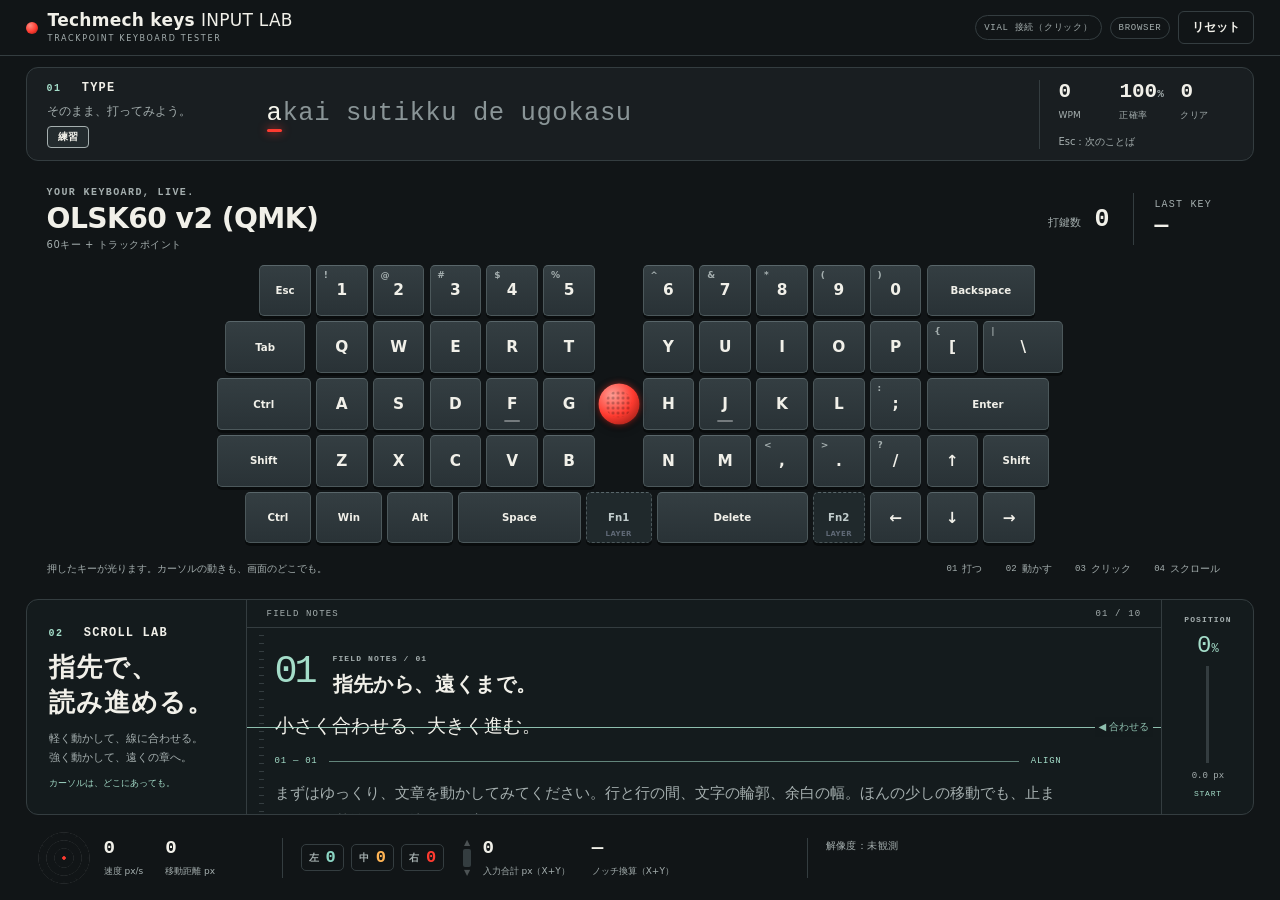
==== commit 4c4043f0: "ui: split the OLSK60 board profile into QMK and RMK versions TIL は OLSK60 のプロファイルを 1 つしか持たず、その中身は QM" ====
--- a/ui/index.html
+++ b/ui/index.html
@@ -236,7 +236,8 @@
 <script src="scroll-lab.js"></script>
 <script src="app.js"></script>
 <script src="tours.js"></script>
-<script src="layouts/olsk60.tours.js"></script>
+<script src="layouts/olsk60-qmk.tours.js"></script>
+<script src="layouts/olsk60-rmk.tours.js"></script>
 <script src="themes.js"></script>
 </body>
 </html>
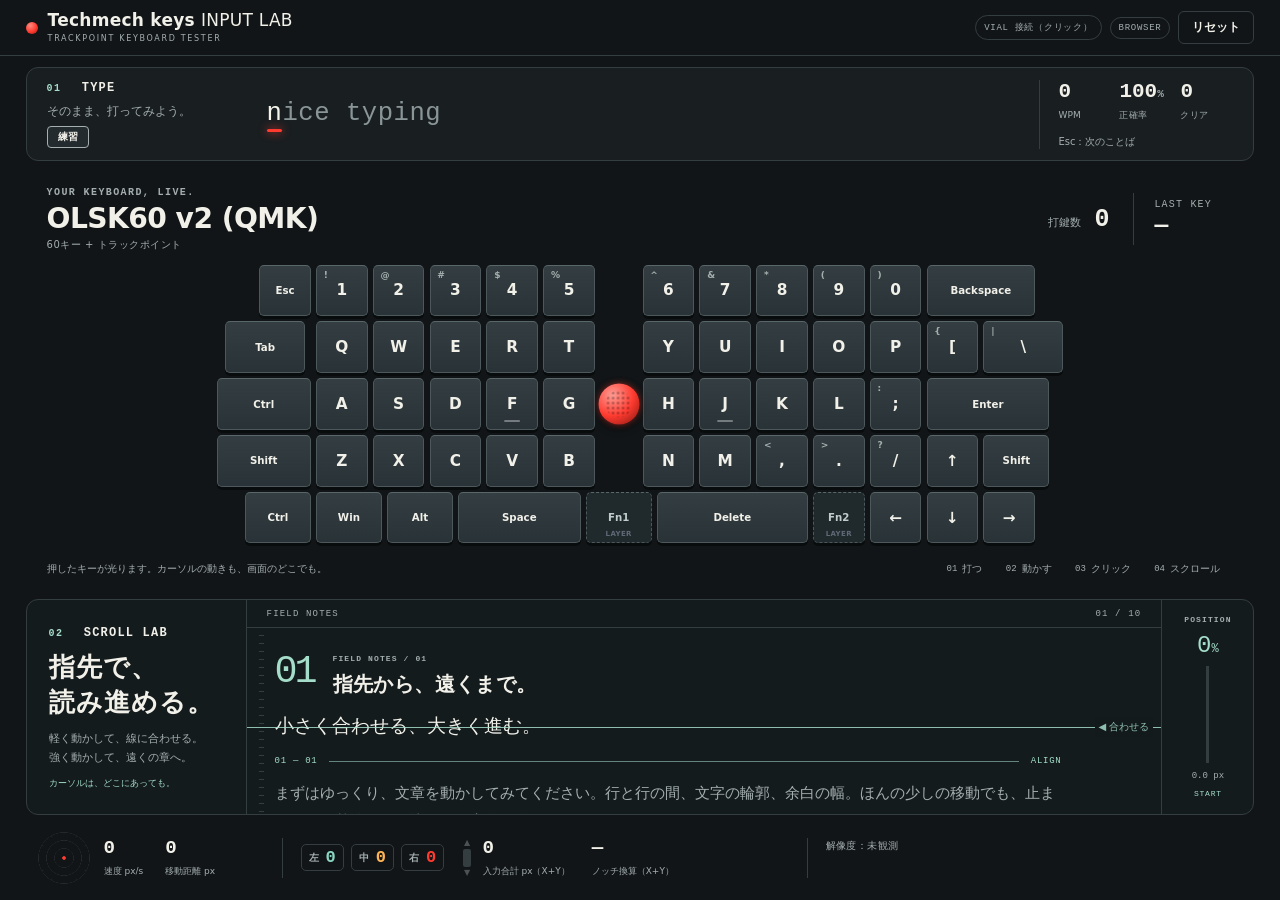
==== commit ea16de11: "ui: read the layout options a keyboard has saved and decode them TIL はキーボードが flash に保存している物理レイアウトの選択" ====
--- a/ui/index.html
+++ b/ui/index.html
@@ -230,6 +230,7 @@
 <script src="layouts/generic-fullsize.js"></script>
 <script src="layout.js"></script>
 <script src="keycodes.js"></script>
+<script src="vial-layout.js"></script>
 <script src="vial.js"></script>
 <script src="scroll-input.js"></script>
 <script src="scroll-content.js"></script>
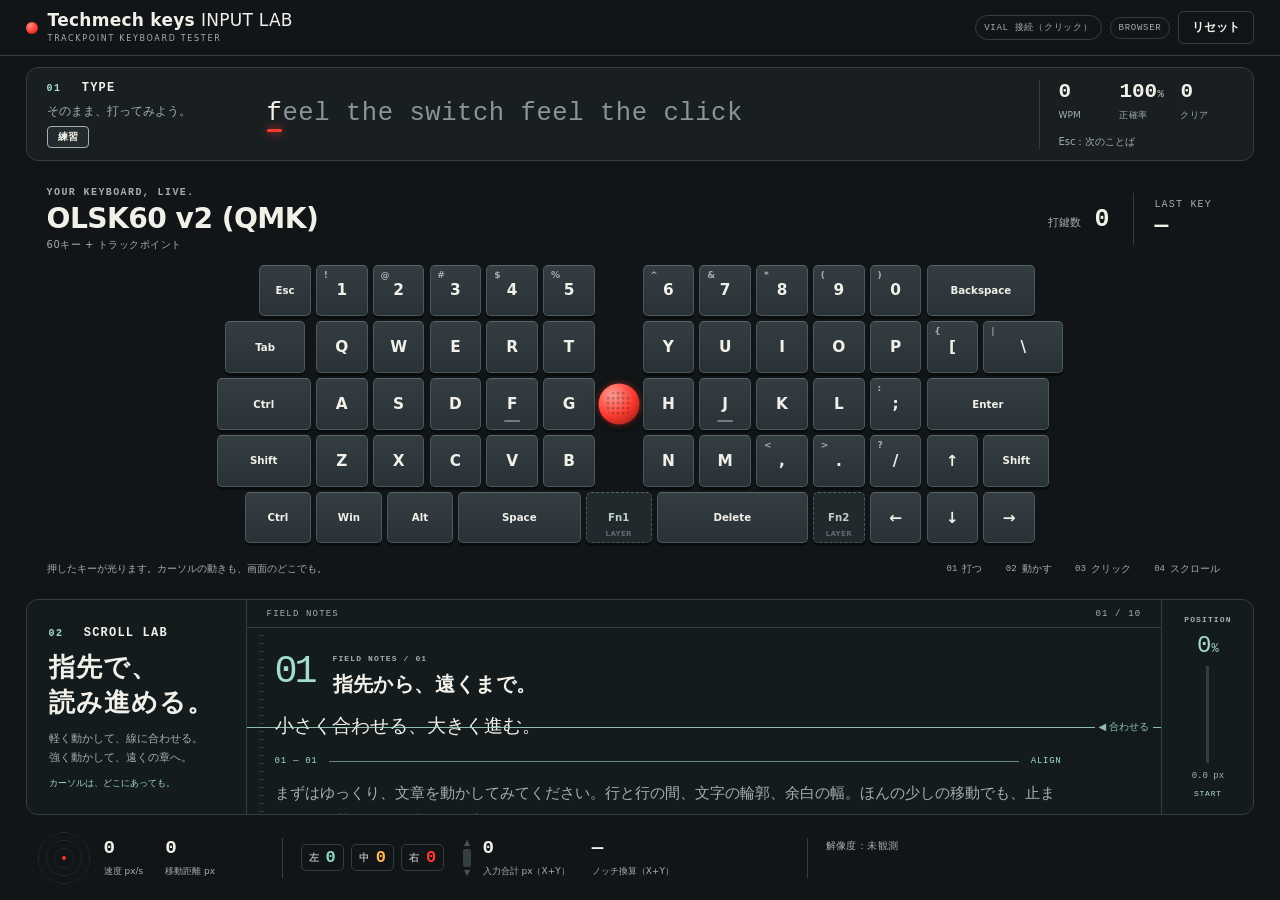
==== commit 3ecc1b54: "Mark every source file with an SPDX header A reader landing on one file should be able to tell how i" ====
--- a/ui/index.html
+++ b/ui/index.html
@@ -1,4 +1,6 @@
 <!DOCTYPE html>
+<!-- SPDX-FileCopyrightText: 2025-2026 Techmech keys -->
+<!-- SPDX-License-Identifier: Apache-2.0 -->
 <html lang="ja">
 <head>
 <meta charset="UTF-8">
--- a/ui/style.css
+++ b/ui/style.css
@@ -1,3 +1,5 @@
+/* SPDX-FileCopyrightText: 2025-2026 Techmech keys */
+/* SPDX-License-Identifier: Apache-2.0 */
 /* ==========================================================
    Techmech keys INPUT LAB — kiosk tester UI
    Target: Surface Pro 7 fullscreen (3:2), offline, dark HUD
@@ -407,7 +409,10 @@
   color: var(--keycap-layer-label);
 }
 
-body.kiosk .key.win .keycap .lock { display: block; }
+body.kiosk .key.encoder .keycap { border-radius: 50%; }
+.key.encoder .keycap > span { font-size: calc(var(--u) * 0.34); }
+
+.key.win .keycap .lock { display: block; }
 .key.win .keycap .lock {
   display: none;
   position: absolute; top: calc(var(--u) * 0.06); right: calc(var(--u) * 0.09);
--- a/ui/stage.css
+++ b/ui/stage.css
@@ -1,3 +1,5 @@
+/* SPDX-FileCopyrightText: 2025-2026 Techmech keys */
+/* SPDX-License-Identifier: Apache-2.0 */
 /* Exhibition stage: one keyboard, two simultaneous experiences.
    Deliberately isolated from the original skin so the design can be revisited. */
 :root {
--- a/ui/themes/lcd.css
+++ b/ui/themes/lcd.css
@@ -1,3 +1,5 @@
+/* SPDX-FileCopyrightText: 2025-2026 Techmech keys */
+/* SPDX-License-Identifier: Apache-2.0 */
 /* Retro LCD theme: all overrides are isolated to the selected theme. */
 html[data-theme="lcd"] {
   --scroll-ink: #24251e;
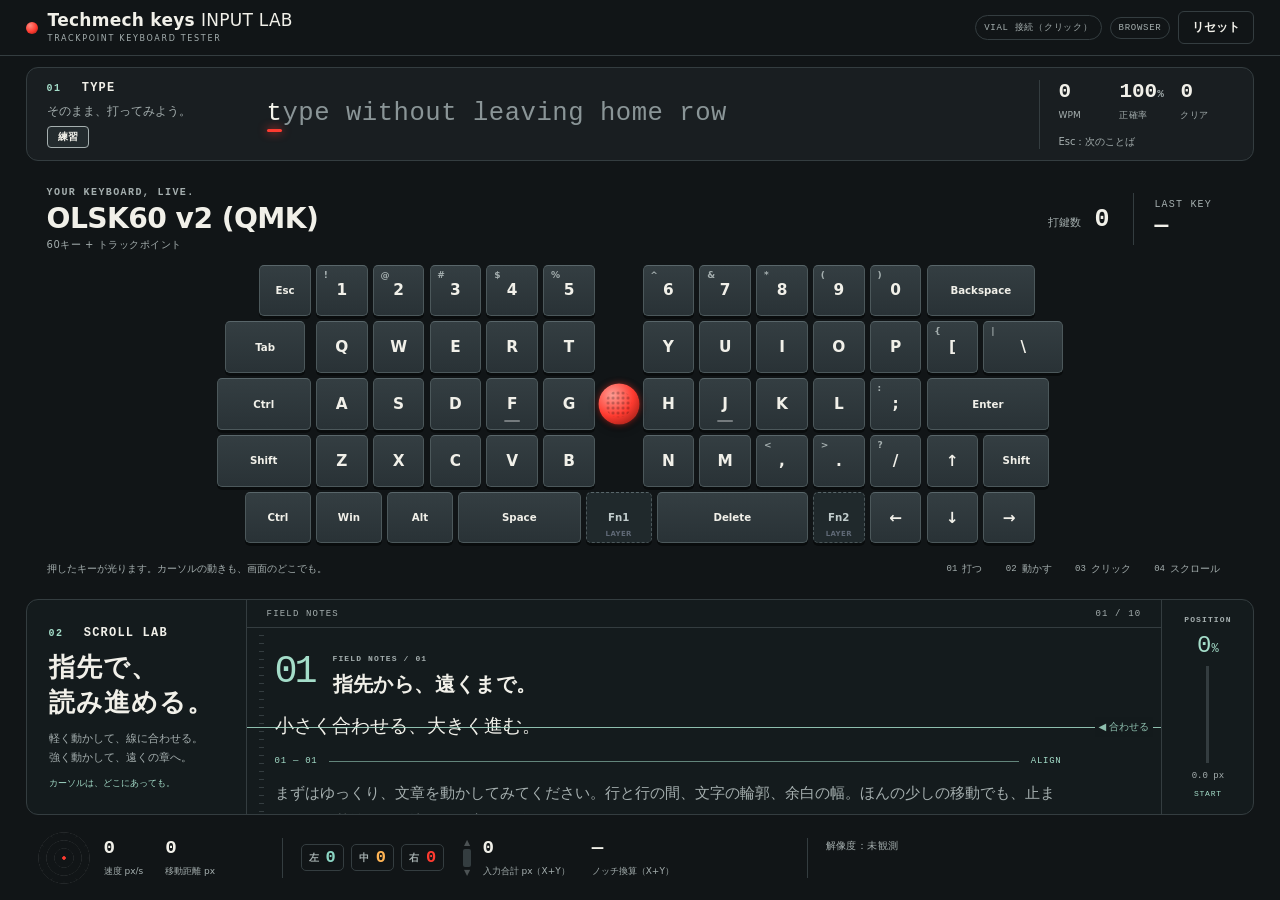
==== commit d6238928: "ミニマルテーマの追加 中性グレーの面、細い境界、小さな角丸とシステムフォントで機能を際立たせる。 押下は白黒反転、操作はオレンジ、正常・完了はグリーンで示す。 CSSのグローと装飾を減らし、軌跡は固定" ====
--- a/ui/index.html
+++ b/ui/index.html
@@ -9,6 +9,7 @@
 <link rel="stylesheet" href="style.css">
 <link rel="stylesheet" href="stage.css">
 <link rel="stylesheet" href="themes/lcd.css">
+<link rel="stylesheet" href="themes/minimal.css">
 </head>
 <body>
 
--- a/ui/themes/minimal.css
+++ b/ui/themes/minimal.css
@@ -0,0 +1,159 @@
+/* SPDX-FileCopyrightText: 2025-2026 Techmech keys */
+/* SPDX-License-Identifier: Apache-2.0 */
+/* Less but better: quiet surfaces, clear states, no decorative glow. */
+html[data-theme="minimal"] {
+  --bg: #f0efed;
+  --panel: #f8f7f5;
+  --panel-solid: #f8f7f5;
+  --line: #c5c3bf;
+  --txt: #1a1a1a;
+  --dim: #62615f;
+  --txt-faint: var(--dim);
+  --txt-cursor: var(--txt);
+  --txt-on-accent: #faf9f7;
+  --txt-vial-inherit: var(--dim);
+  --txt-vial-inherit-sub: var(--dim);
+  /* Orange denotes interaction; green denotes completion or connection. */
+  --red: #a84408;
+  --red-deep: #a84408;
+  --red-soft: #a84408;
+  --red-bright: #a84408;
+  --red-key-border: #a84408;
+  --red-cap: #a34e46;
+  --red-cap-deep: #a34e46;
+  --red-cap-shadow: #a34e46;
+  --cyan: #a84408;
+  --amber: #a84408;
+  --green: #326b4c;
+  --scroll-ink: var(--txt);
+  --scroll-paper: var(--panel);
+  --stage-soft: #e5e3df;
+  --sans: -apple-system, "Segoe UI", "Noto Sans JP", sans-serif;
+  --mono: var(--sans);
+  --blur-panel: 0;
+  --blur-attract: 0;
+  --blur-osd: 0;
+  --blur-menu: 0;
+  --radius-panel: 4px;
+  --radius-key: 3px;
+  --radius-control: 3px;
+  --osd-color: var(--txt);
+  --osd-glow: none;
+  --osd-font: var(--sans);
+  --osd-plate-bg: var(--panel);
+  --osd-plate-border: var(--line);
+  --osd-plate-shadow: none;
+  --keycap-bg: #faf9f7;
+  --keycap-border: #aaa7a2;
+  --keycap-border-top: #aaa7a2;
+  --keycap-shadow: none;
+  --keycap-txt: var(--txt);
+  --keycap-layer-bg: var(--stage-soft);
+  --keycap-layer-txt: var(--txt);
+  --keycap-layer-label: var(--dim);
+  --mission-done-border: var(--green);
+  --mission-done-bg: var(--panel);
+  --mission-flash-rgb: 50, 107, 76;
+  --tour-scrim-bg: rgba(26, 26, 26, 0.64);
+  --tour-spot-bg: var(--keycap-bg);
+  --tour-spot-ring: var(--red);
+  --tour-spot-ring-strong: var(--red);
+  --tour-spot-shadow: transparent;
+  --tour-spot-shadow-strong: transparent;
+  /* Canvas parses hex colors and literal RGB triplets, not var() aliases. */
+  --fx-btn-l: #a84408;
+  --fx-btn-m: #a84408;
+  --fx-btn-r: #a84408;
+  --fx-scroll-rgb: 168, 68, 8;
+  --fx-halo-rgb: 98, 97, 95;
+  --fx-trail-hue-start: 0;
+  --fx-trail-hue-end: 0;
+  --fx-trail-fixed-rgb: 98, 97, 95;
+  --fx-compass-rgb: 98, 97, 95;
+  --fx-compass-needle-start-rgb: 168, 68, 8;
+  --fx-compass-needle: #a84408;
+  --fx-compass-hub: #a84408;
+
+  /* Scope the same surface overrides as LCD without changing geometry. */
+  body { background: var(--bg); }
+  .panel, .staff-box, .pointing.pad {
+    background: var(--panel);
+    box-shadow: none;
+  }
+  #kbPanel { background: transparent; }
+  #scrollPanel { background: var(--scroll-paper); }
+  #staffMenu { background: var(--tour-scrim-bg); }
+  #attract, #missionDone, #clearFlash { background: var(--panel-solid); }
+  #attract { border: 1px solid var(--line); transition: none; }
+  #freeDisplay { background: transparent; }
+  .pointing.pad { border-color: var(--keycap-border); }
+
+  .keycap, .pill, .badge, #attract, #resetBtn, #guideBtn,
+  #freeDisplay, #staffVial, #staffOptions, .staff-actions button {
+    border-radius: var(--radius-control);
+  }
+  /* Retain heat as a subtle neutral density change, separate from key-down. */
+  .keycap { transition: none; }
+  .keycap::before { background: rgba(26, 26, 26, 0.08); }
+  .key.homing .keycap::after { background: var(--dim); }
+  .key.vial-none .keycap {
+    background: var(--stage-soft);
+    border-color: var(--line);
+  }
+  .key.down .keycap {
+    background: var(--txt);
+    border-color: var(--txt);
+    color: var(--txt-on-accent);
+    box-shadow: none;
+  }
+  .key.down .sub, .key.down.layer .keycap::after { color: var(--txt-on-accent); }
+  .key.down.homing .keycap::after { background: var(--txt-on-accent); }
+
+  .tab.active {
+    background: var(--txt);
+    color: var(--txt-on-accent);
+    border-color: var(--txt);
+    box-shadow: none;
+  }
+  #staffExitBtn, #tourNextBtn { background: var(--red); box-shadow: none; }
+  #resetBtn:hover { border-color: var(--red); background: var(--stage-soft); }
+  #pill-L.active, #pill-M.active, #pill-R.active {
+    background: var(--stage-soft);
+    border-color: var(--red);
+    box-shadow: none;
+  }
+  .badge.kiosk, #vialBadge.vial-live {
+    color: var(--green);
+    border-color: var(--green);
+    box-shadow: none;
+  }
+  #vialBadge.vial-locked {
+    color: var(--red);
+    border-color: var(--red);
+    box-shadow: none;
+  }
+  #unlockBtn { color: var(--red); border-color: var(--red); background: var(--panel); }
+  #unlockBar { background: var(--line); }
+  #unlockBarFill { background: var(--red); }
+
+  .brand-dot, #tpCap, .attract-dot span {
+    background: var(--red-cap);
+    box-shadow: none;
+    animation: none;
+  }
+  .attract-dot::before, .attract-dot::after { content: none; }
+  #tpRing { border-width: 1px; }
+  .key.unlock-target .keycap, .key.tour-target .keycap {
+    border-color: var(--red);
+    box-shadow: none;
+    outline: 1px solid var(--red);
+    outline-offset: 1px;
+    animation: none;
+  }
+  .key.tour-target { filter: none; }
+  .tour-dots i.active, #phraseLine span.cur::after, #freeDisplay .caret,
+  #keyOsd, #clearFlash, .scroll-arrow.hot {
+    box-shadow: none;
+    text-shadow: none;
+  }
+}
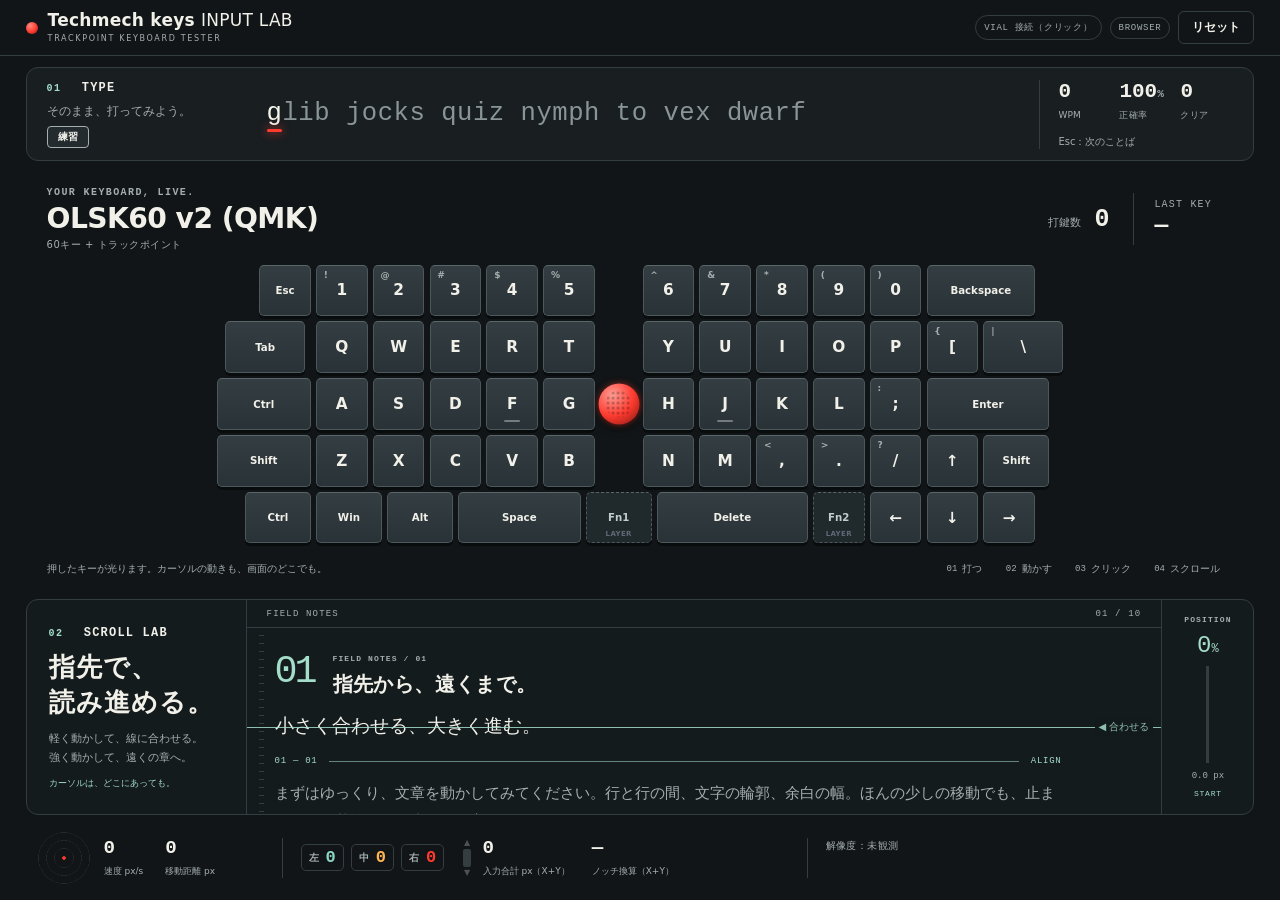
==== commit ed0f442c: "ポップテーマの追加" ====
--- a/ui/index.html
+++ b/ui/index.html
@@ -10,6 +10,7 @@
 <link rel="stylesheet" href="stage.css">
 <link rel="stylesheet" href="themes/lcd.css">
 <link rel="stylesheet" href="themes/minimal.css">
+<link rel="stylesheet" href="themes/pop.css">
 </head>
 <body>
 
--- a/ui/themes/minimal.css
+++ b/ui/themes/minimal.css
@@ -61,9 +61,11 @@
   --tour-spot-shadow: transparent;
   --tour-spot-shadow-strong: transparent;
   /* Canvas parses hex colors and literal RGB triplets, not var() aliases. */
+  /* 左=アクセント / 中=中間グレー / 右=インク。色相は増やさず、テーマが既に持つ
+     インクの濃さだけで 3 つを見分ける（lcd.css と同じ考え方）。 */
   --fx-btn-l: #a84408;
-  --fx-btn-m: #a84408;
-  --fx-btn-r: #a84408;
+  --fx-btn-m: #62615f;
+  --fx-btn-r: #1a1a1a;
   --fx-scroll-rgb: 168, 68, 8;
   --fx-halo-rgb: 98, 97, 95;
   --fx-trail-hue-start: 0;
@@ -117,6 +119,11 @@
   }
   #staffExitBtn, #tourNextBtn { background: var(--red); box-shadow: none; }
   #resetBtn:hover { border-color: var(--red); background: var(--stage-soft); }
+  /* 波紋と同じ対応をカウンタとライブフィードにも通す。left は --cyan が
+     このテーマではアクセント色なので、そのままで揃う。 */
+  #pill-M b, .input-feed-item.click-M { color: var(--dim); }
+  #pill-R b, .input-feed-item.click-R { color: var(--txt); }
+
   #pill-L.active, #pill-M.active, #pill-R.active {
     background: var(--stage-soft);
     border-color: var(--red);
--- a/ui/themes/pop.css
+++ b/ui/themes/pop.css
@@ -0,0 +1,254 @@
+/* SPDX-FileCopyrightText: 2025-2026 Techmech keys */
+/* SPDX-License-Identifier: Apache-2.0 */
+/* Pop: six functional hues, solid color fields and ink outlines. */
+html[data-theme="pop"] {
+  --bg: #fff1ad;
+  --panel: #fffdf2;
+  --panel-solid: #fff1ad;
+  --line: #171b2b;
+  --txt: #171b2b;
+  --dim: #434658;
+  --txt-faint: var(--dim);
+  --txt-cursor: var(--txt);
+  --txt-on-accent: #ffffff;
+  --txt-vial-inherit: var(--dim);
+  --txt-vial-inherit-sub: var(--dim);
+  --red: #b60068;
+  --red-deep: #b60068;
+  --red-soft: #b60068;
+  --red-bright: #b60068;
+  --red-cap: #b60068;
+  --red-cap-deep: #b60068;
+  --red-key-border: var(--line);
+  --red-cap-shadow: var(--line);
+  --cyan: #00675e;
+  --amber: #a33f00;
+  --green: #00675e;
+  --scroll-ink: #244cda;
+  --scroll-paper: #e4f6ef;
+  --stage-soft: #ffd43b;
+  --sans: -apple-system, "Segoe UI", "Noto Sans JP", sans-serif;
+  --mono: "Cascadia Mono", Consolas, "Courier New", monospace;
+  --blur-panel: 0;
+  --blur-attract: 0;
+  --blur-osd: 0;
+  --blur-menu: 0;
+  --radius-panel: 18px;
+  --radius-key: 12px;
+  --radius-control: 12px;
+  --osd-color: var(--txt);
+  --osd-glow: none;
+  --osd-font: var(--sans);
+  --osd-plate-bg: var(--stage-soft);
+  --osd-plate-border: var(--line);
+  --osd-plate-shadow: none;
+  --keycap-bg: #fffdf2;
+  --keycap-border: var(--line);
+  --keycap-border-top: var(--line);
+  --keycap-shadow: 0 3px 0 var(--line);
+  --keycap-txt: var(--txt);
+  --keycap-layer-bg: var(--stage-soft);
+  --keycap-layer-txt: var(--txt);
+  --keycap-layer-label: var(--dim);
+  --mission-done-border: var(--cyan);
+  --mission-done-bg: var(--scroll-paper);
+  --mission-flash-rgb: 0, 103, 94;
+  --tour-scrim-bg: rgba(23, 27, 43, 0.68);
+  --tour-spot-bg: transparent;
+  --tour-spot-ring: var(--scroll-ink);
+  --tour-spot-ring-strong: var(--red);
+  --tour-spot-shadow: transparent;
+  --tour-spot-shadow-strong: transparent;
+  /* CSS colors for buttons; comma-separated channels for rgba() consumers. */
+  --fx-btn-l: #00675e;
+  --fx-btn-m: #a33f00;
+  --fx-btn-r: #b60068;
+  --fx-scroll-rgb: 36, 76, 218;
+  --fx-halo-rgb: 118, 38, 206;
+  --fx-trail-hue-start: 285;
+  --fx-trail-hue-end: 30;
+  --fx-trail-fixed-rgb: ;
+  --fx-compass-rgb: 118, 38, 206;
+  --fx-compass-needle-start-rgb: 118, 38, 206;
+  --fx-compass-needle: #7626ce;
+  --fx-compass-hub: #7626ce;
+
+  /* As in lcd.css, scoped skin rules cover fixed values in the base styles. */
+  body {
+    background: var(--bg);
+    font-weight: 600;
+  }
+
+  .panel,
+  .staff-box,
+  .tour-card {
+    background: var(--panel);
+    border: 2px solid var(--line);
+    border-radius: var(--radius-panel);
+    box-shadow: none;
+  }
+
+  #kbPanel {
+    background: var(--stage-soft);
+    border-color: var(--line);
+  }
+
+  #scrollPanel {
+    background: var(--scroll-paper);
+  }
+
+  .kb-device-name { background: var(--panel); }
+
+  /* Paint the second pixel inward so the fixed-height typing band keeps its space. */
+  #typePanel {
+    border-width: 1px;
+    box-shadow: inset 0 0 0 1px var(--line);
+  }
+
+  .keycap {
+    border-width: 2px;
+    border-radius: var(--radius-key);
+    font-weight: 700;
+  }
+
+  /* Switch ink and fill together, avoiding white text on an in-between light fill. */
+  .keycap, .pill, .tab { transition: none; }
+
+  /* Heat remains visible as a solid yellow tint without the default red gradient. */
+  .keycap::before {
+    background: var(--stage-soft);
+  }
+
+  .key.homing .keycap::after {
+    background: currentColor;
+  }
+
+  .key.down .keycap {
+    background: var(--red);
+    color: var(--txt-on-accent);
+    box-shadow: none;
+  }
+
+  .key.down .keycap::before {
+    opacity: 0;
+  }
+
+  .key.down .sub,
+  .key.down.layer .keycap::after {
+    color: var(--txt-on-accent);
+  }
+
+  .key.vial-none:not(.down) .keycap {
+    background: var(--panel);
+    border-color: var(--line);
+  }
+
+  .tab,
+  .pill,
+  .badge,
+  button,
+  select,
+  :is(#resetBtn, #guideBtn, #tourCloseBtn, #tourStopBtn, #tourNextBtn,
+    #autoLayerSimToggleBtn, #autoLayerSimDelaySelect, #scrollDebugToggle, #scrollDebugClear) {
+    border: 2px solid var(--line);
+    border-radius: var(--radius-control);
+    box-shadow: none;
+  }
+
+  .tab.active,
+  #staffExitBtn,
+  #tourNextBtn {
+    background: var(--red);
+    color: var(--txt-on-accent);
+    border-color: var(--line);
+    box-shadow: none;
+  }
+
+  #pill-L,
+  #pill-M,
+  #pill-R {
+    background: var(--panel);
+    box-shadow: none;
+  }
+
+  #pill-L.active { background: var(--cyan); }
+  #pill-M.active { background: var(--amber); }
+  #pill-R.active { background: var(--red); }
+  :is(#pill-L, #pill-M, #pill-R).active :is(b, span) {
+    color: var(--txt-on-accent);
+  }
+
+  .scroll-arrow.hot,
+  .input-feed-item.scroll-up,
+  .input-feed-item.scroll-down {
+    color: var(--scroll-ink);
+  }
+
+  #scrollBarFill,
+  #unlockBarFill {
+    background: var(--scroll-ink);
+  }
+
+  #staffMenu { background: var(--tour-scrim-bg); }
+  #attract,
+  #missionDone {
+    background: var(--panel-solid);
+    border: 2px solid var(--line);
+    border-radius: var(--radius-control);
+  }
+
+  #clearFlash { background: var(--panel); }
+  .brand-dot,
+  #tpCap,
+  .attract-dot span {
+    background: var(--red);
+    border: 2px solid var(--line);
+    box-shadow: none;
+    animation: none;
+  }
+
+  .pointing.pad {
+    background: var(--stage-soft);
+    border: 2px solid var(--line);
+  }
+
+  .attract-dot::before,
+  .attract-dot::after {
+    border-color: var(--scroll-ink);
+    box-shadow: none;
+  }
+
+  .badge.kiosk,
+  #vialBadge.vial-live {
+    background: var(--cyan);
+    color: var(--txt-on-accent);
+    border-color: var(--line);
+    box-shadow: none;
+  }
+
+  #vialBadge.vial-locked {
+    background: var(--stage-soft);
+    color: var(--txt);
+    border-color: var(--line);
+    box-shadow: none;
+  }
+
+  .key.unlock-target .keycap {
+    box-shadow: 0 0 0 2px var(--cyan);
+    animation: none;
+  }
+
+  .key.tour-target { filter: none; }
+  .key.tour-target .keycap {
+    box-shadow: 0 0 0 3px var(--scroll-ink);
+    animation: none;
+  }
+
+  #clearFlash,
+  .scroll-arrow.hot,
+  #phraseLine span.cur::after,
+  #freeDisplay .caret {
+    text-shadow: none;
+    box-shadow: none;
+  }
+}
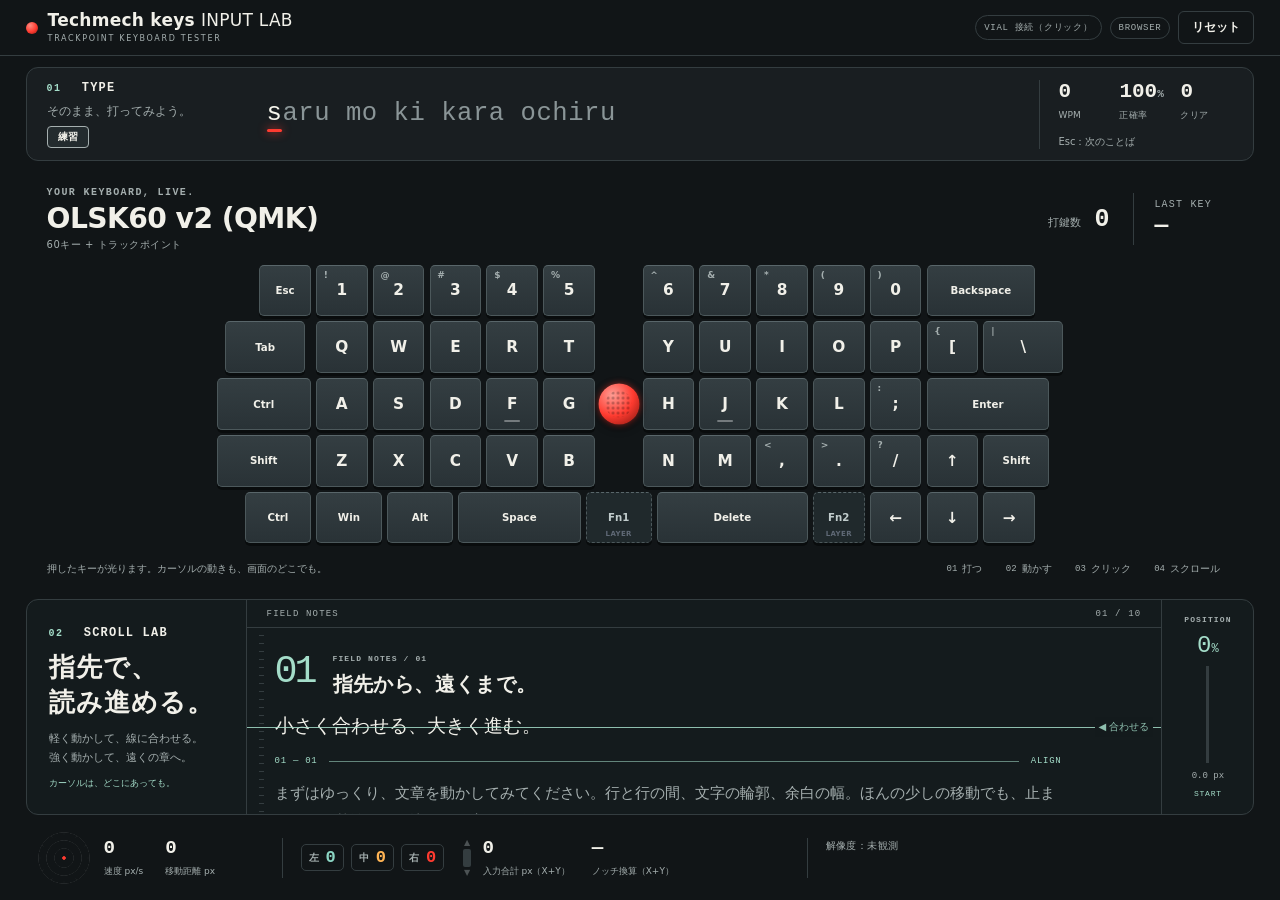
==== commit bb55e718: "Add a keyboard settings panel for the RMK OLSK60 (VIA custom values) The RMK firmware now serves its" ====
--- a/ui/index.html
+++ b/ui/index.html
@@ -176,6 +176,16 @@
       <select id="autoLayerSimDelaySelect"></select>
       <p class="staff-note">実機側のオートレイヤー設定と表示が合わない場合は、オフにすると従来表示に戻ります。</p>
     </div>
+    <div id="kbSettings" hidden>
+      <h4>キーボード設定（RMK 版）</h4>
+      <p class="staff-note">接続中のキーボードの設定を読み書きします。変更は 2 秒後にキーボードへ保存されます。ファームウェアを更新すると初期化されます。</p>
+      <div id="kbSettingsBody"></div>
+      <div class="kb-actions">
+        <button id="kbSettingsReloadBtn" type="button">再読込</button>
+        <button id="kbSettingsSaveBtn" type="button">いますぐ保存</button>
+      </div>
+      <p class="staff-note" id="kbSettingsStatus">未読込</p>
+    </div>
     <details id="scrollDiagnostics"><summary>スクロールの一時観測</summary>
       <p class="staff-note">wheelと描画位置のみを端末内で観測します。キー入力は記録しません。</p>
       <button id="scrollDebugToggle" type="button">観測を開始</button>
@@ -236,6 +246,7 @@
 <script src="keycodes.js"></script>
 <script src="vial-layout.js"></script>
 <script src="vial.js"></script>
+<script src="kb-settings.js"></script>
 <script src="scroll-input.js"></script>
 <script src="scroll-content.js"></script>
 <script src="scroll-lab.js"></script>
--- a/ui/style.css
+++ b/ui/style.css
@@ -781,15 +781,27 @@
   50% { box-shadow: 0 0 5px rgba(63, 217, 255, 0.3); }
 }
 
-#staffVial, #staffOptions {
+#staffVial, #staffOptions, #kbSettings {
   margin: 4px 0 18px;
   padding: 12px 14px;
   border: 1px solid var(--line);
   border-radius: calc(var(--radius-control) + 3px);
   text-align: left;
 }
-#staffVial h4, #staffOptions h4 { font-size: 11px; letter-spacing: .16em; color: var(--dim); margin-bottom: 6px; }
-#staffVial p, #staffOptions p { font-size: 13px !important; font-weight: 600 !important; }
+#staffVial h4, #staffOptions h4, #kbSettings h4 { font-size: 11px; letter-spacing: .16em; color: var(--dim); margin-bottom: 6px; }
+#staffVial p, #staffOptions p, #kbSettings p { font-size: 13px !important; font-weight: 600 !important; }
+#kbSettings h5 { font-size: 12px; color: var(--dim); margin: 10px 0 4px; }
+.kb-row { display: grid; grid-template-columns: 1fr 160px 72px; gap: 8px; align-items: center; margin: 4px 0; font-size: 13px; }
+.kb-row label { font-weight: 600; }
+.kb-row input[type=range] { width: 100%; }
+.kb-row .kb-num, .kb-row select { font-family: inherit; font-size: 13px; padding: 4px 6px; border: 1px solid var(--line); border-radius: var(--radius-control); background: transparent; color: var(--txt); }
+.kb-row .kb-toggle, .kb-actions button {
+  font-family: inherit; font-size: 13px; font-weight: 700; padding: 6px 12px;
+  border-radius: var(--radius-control); cursor: pointer; border: 1px solid var(--line);
+  background: transparent; color: var(--txt);
+}
+.kb-row .kb-toggle { grid-column: 2 / 4; }
+.kb-actions { display: flex; gap: 8px; margin-top: 8px; }
 #jpToggleBtn, #windowSizeControls button {
   font-family: inherit; font-size: 13px; font-weight: 700;
   margin-top: 6px; padding: 8px 16px;
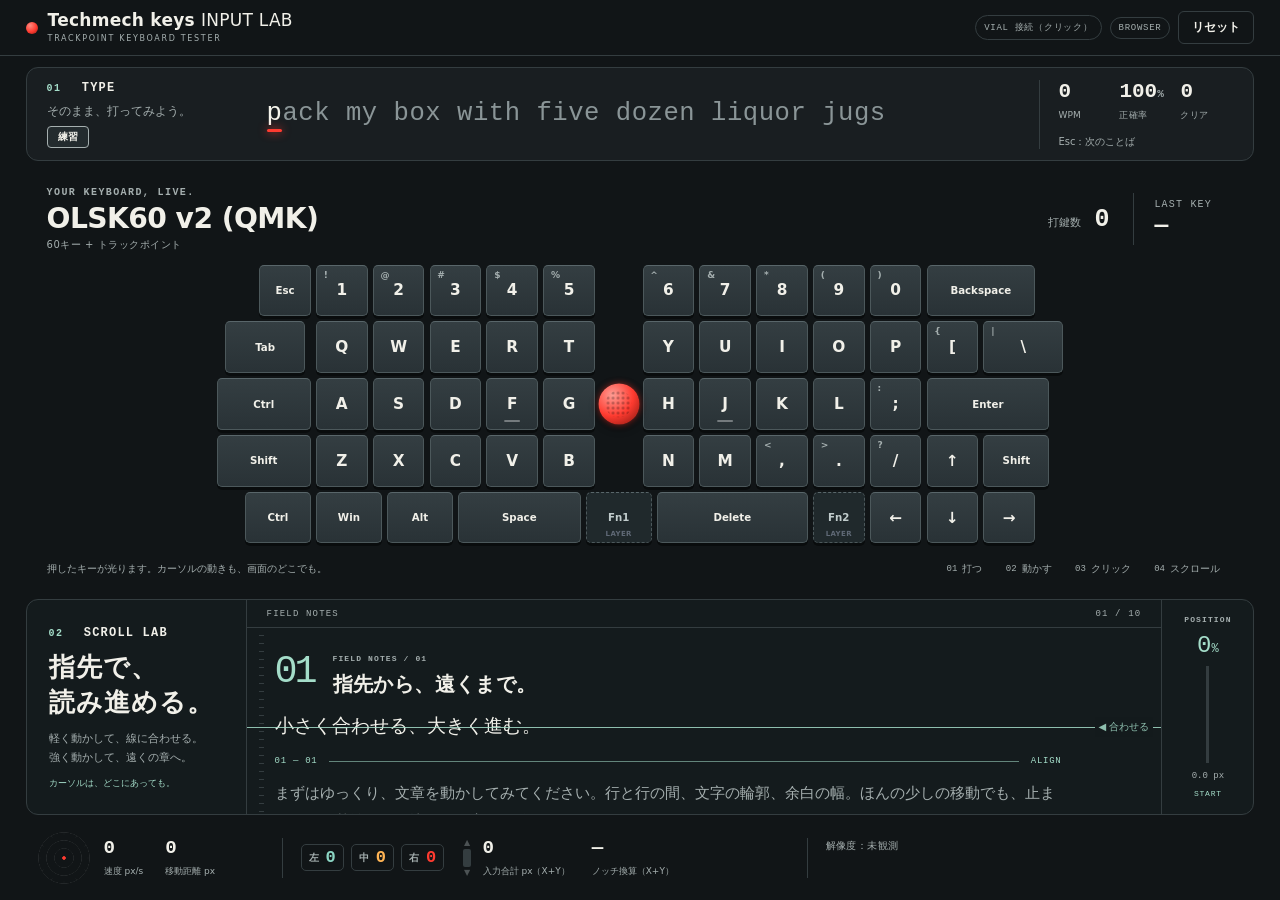
==== commit 41e034ba: "Show the keyboard settings by the firmware's protocol version OLSK60 firmware v3.1.0 raises the host" ====
--- a/ui/index.html
+++ b/ui/index.html
@@ -178,7 +178,7 @@
     </div>
     <div id="kbSettings" hidden>
       <h4>キーボード設定（RMK 版）</h4>
-      <p class="staff-note">接続中のキーボードの設定を読み書きします。変更は 2 秒後にキーボードへ保存されます。ファームウェアを更新すると初期化されます。</p>
+      <p class="staff-note">接続中のキーボードの設定を読み書きします。変更は 2 秒後にキーボードへ保存されます。ファームウェアの更新で初期化されることがあります。</p>
       <div id="kbSettingsBody"></div>
       <div class="kb-actions">
         <button id="kbSettingsReloadBtn" type="button">再読込</button>
--- a/ui/style.css
+++ b/ui/style.css
@@ -794,7 +794,10 @@
 .kb-row { display: grid; grid-template-columns: 1fr 160px 72px; gap: 8px; align-items: center; margin: 4px 0; font-size: 13px; }
 .kb-row label { font-weight: 600; }
 .kb-row input[type=range] { width: 100%; }
-.kb-row .kb-num, .kb-row select { font-family: inherit; font-size: 13px; padding: 4px 6px; border: 1px solid var(--line); border-radius: var(--radius-control); background: transparent; color: var(--txt); }
+/* 既定ボードの select と同じく不透明な背景にする。透明だと、暗いテーマで
+   ネイティブのドロップダウン (WebView2 / Chromium) が白地に白文字で描かれて読めない。 */
+.kb-row .kb-num, .kb-row select { font-family: inherit; font-size: 13px; padding: 4px 6px; border: 1px solid var(--line); border-radius: var(--radius-control); background: var(--panel-solid); color: var(--txt); }
+.kb-row select option { background: var(--panel-solid); color: var(--txt); }
 .kb-row .kb-toggle, .kb-actions button {
   font-family: inherit; font-size: 13px; font-weight: 700; padding: 6px 12px;
   border-radius: var(--radius-control); cursor: pointer; border: 1px solid var(--line);
